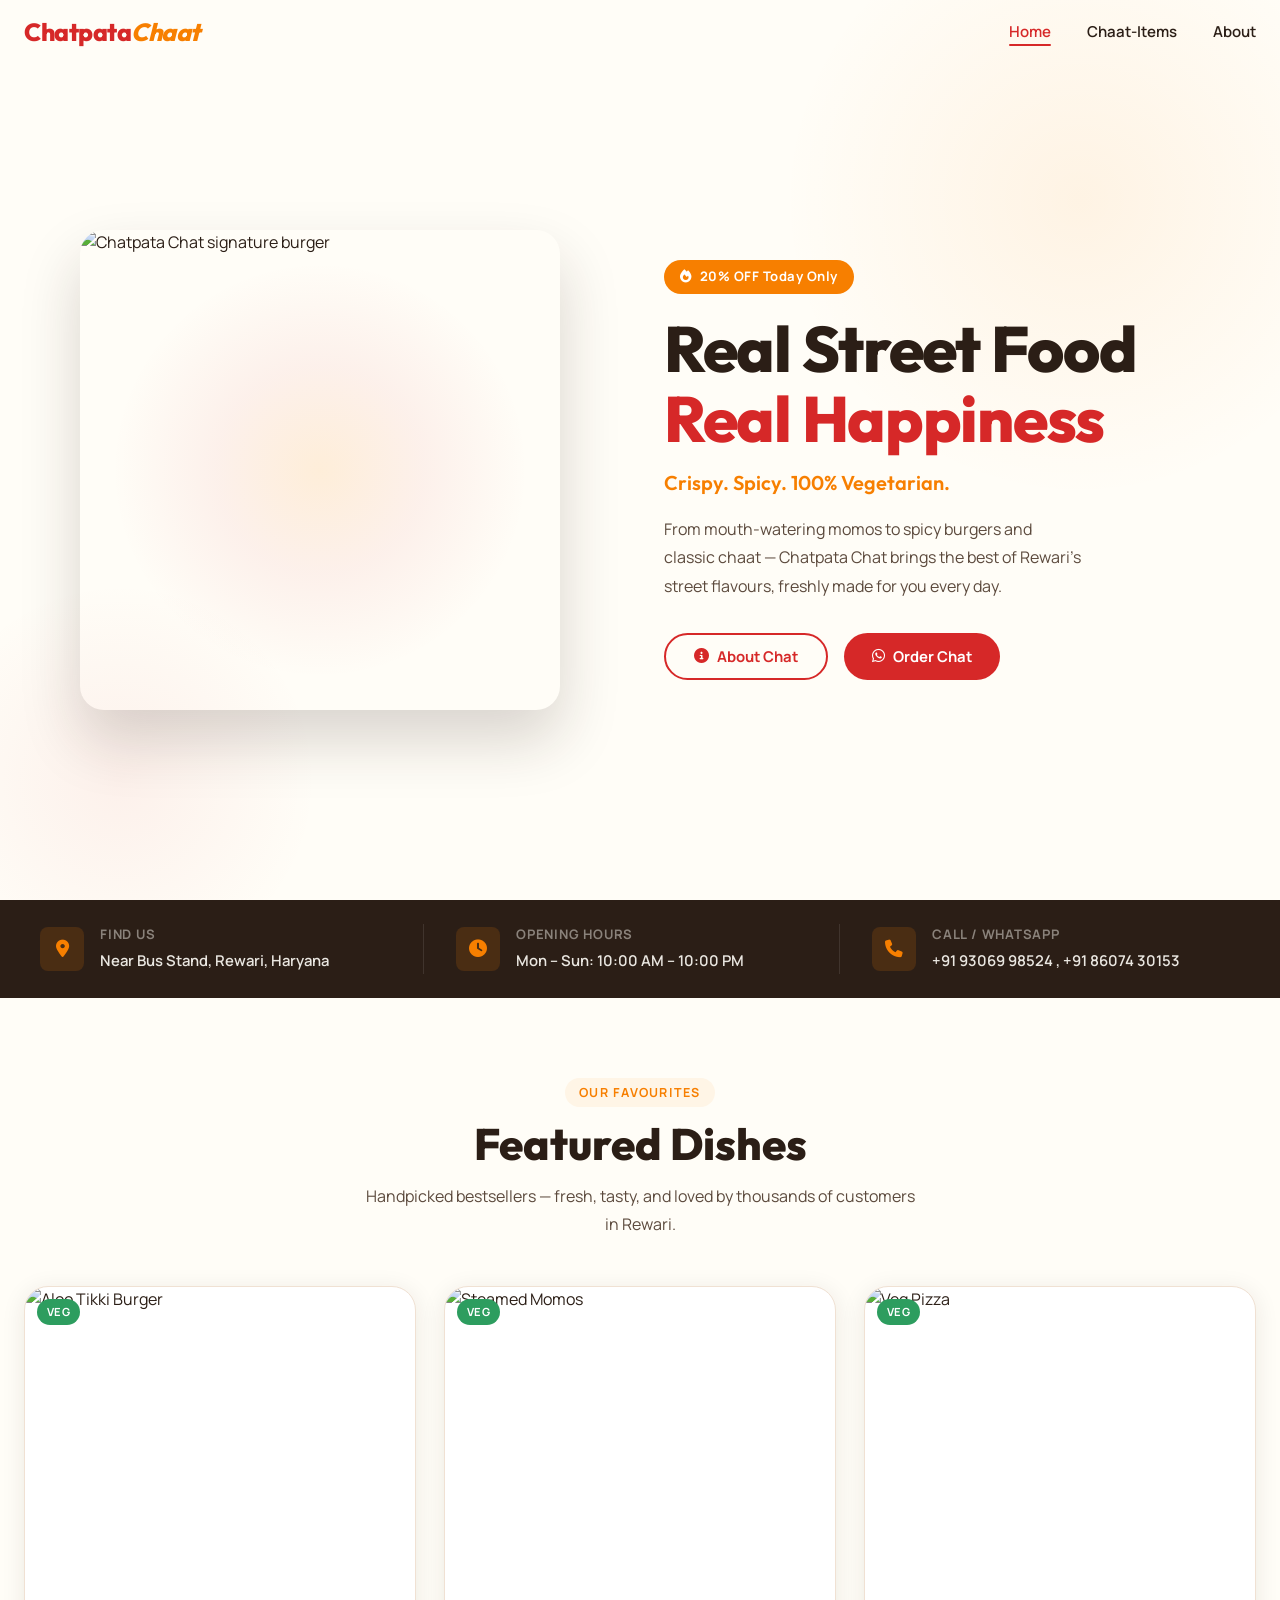
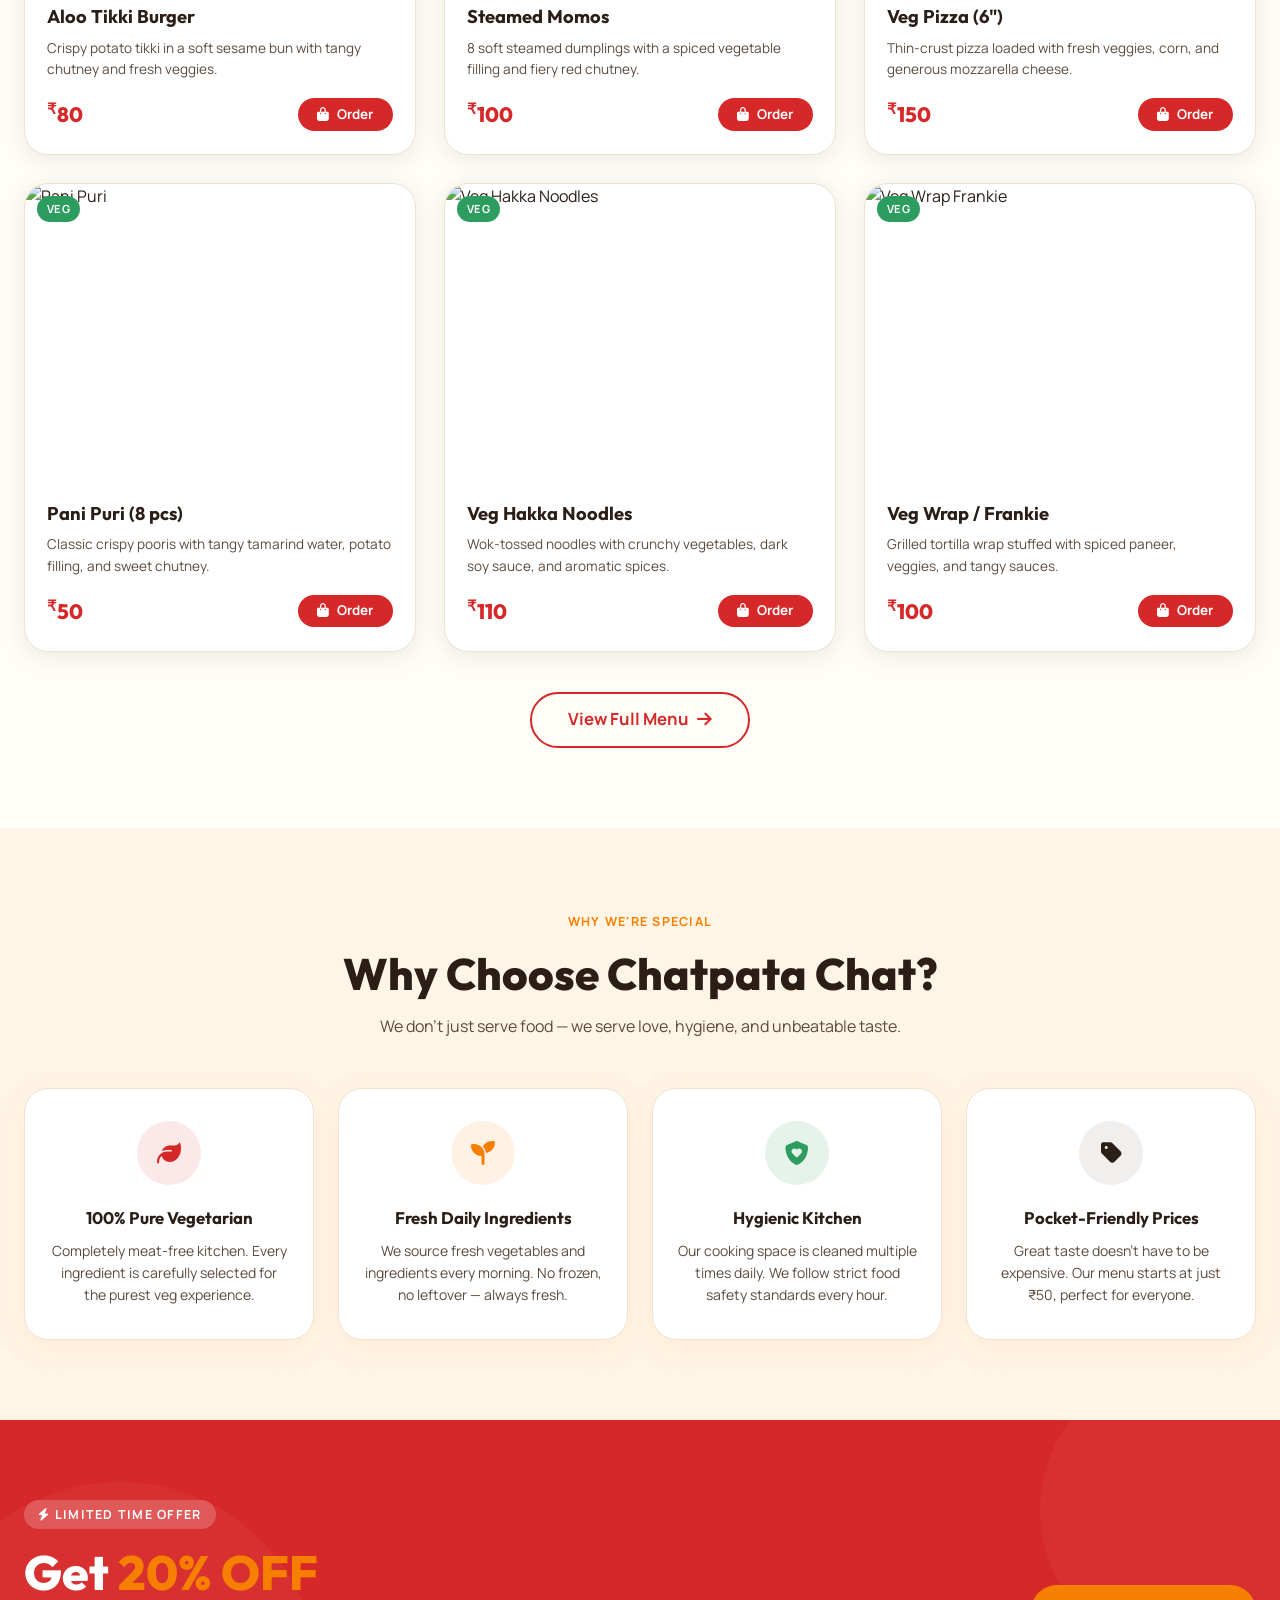
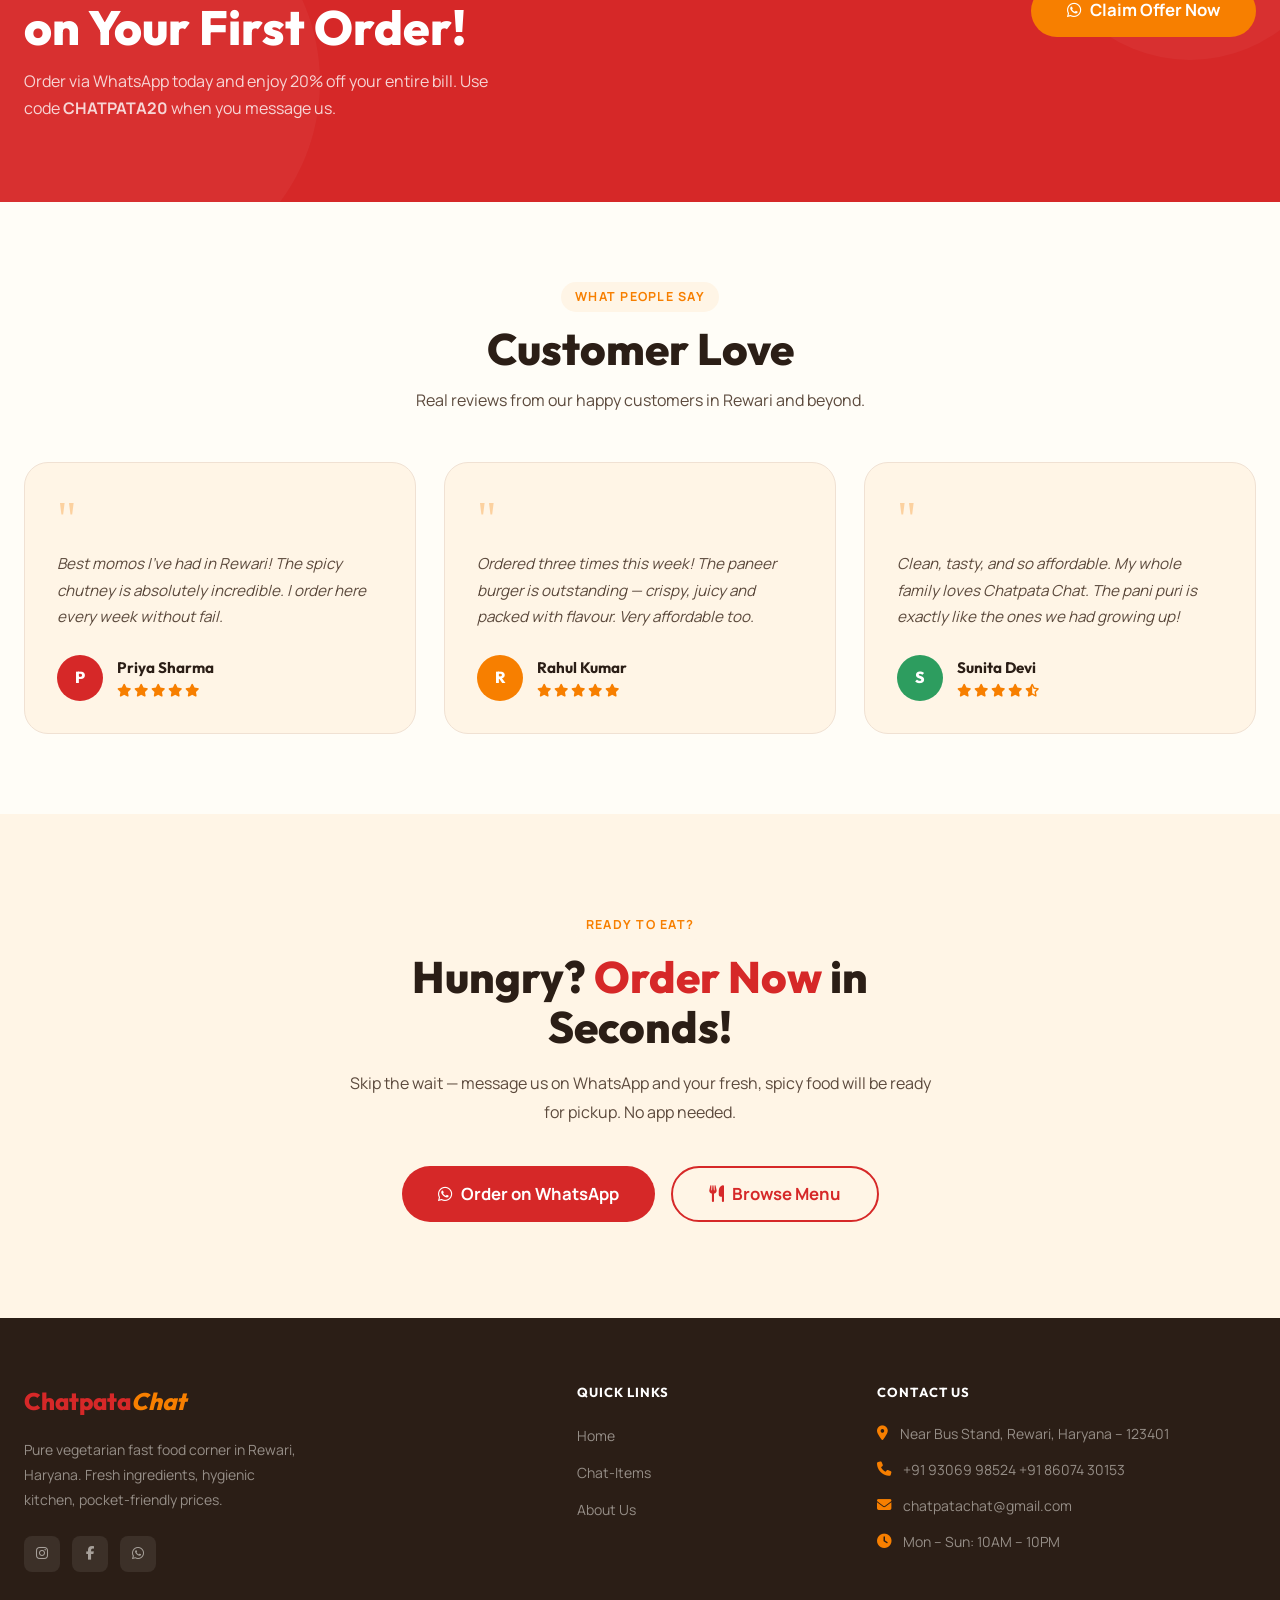
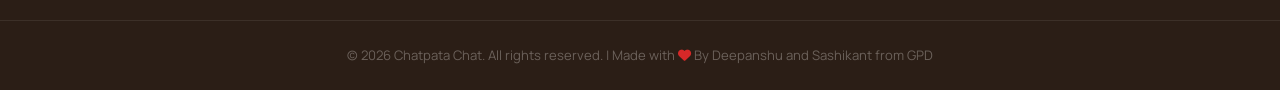
==== index.html @ 044dec82 "Add files via upload" ====
<!DOCTYPE html>
<html lang="en">
<head>
  <meta charset="UTF-8">
  <meta name="viewport" content="width=device-width, initial-scale=1.0">
  <meta name="description" content="Chatpata Chat – Pure vegetarian fast food corner in Rewari, Haryana. Burgers, momos, pizza, chaat and more!">
  <title>Chatpata Chat – Pure Veg Fast Food, Rewari</title>
  <link rel="stylesheet" href="https://cdnjs.cloudflare.com/ajax/libs/font-awesome/6.5.0/css/all.min.css">
  <link rel="stylesheet" href="style.css">
  <link rel="stylesheet" href="home.css">
</head>
<body>

  <!-- NAV OVERLAY -->
  <div id="navOverlay" class="nav-overlay"></div>

  <!-- NAVBAR -->
  <nav class="navbar" id="navbar">
    <div class="nav-inner">
      <a href="index.html" class="nav-logo" data-testid="nav-logo">
        <span class="c1">Chatpata</span><span class="c2">Chaat</span>
      </a>
      <button class="nav-toggle" id="navToggle" data-testid="nav-toggle-btn" aria-label="Toggle navigation">
        <span></span><span></span><span></span>
      </button>
      <ul class="nav-links" id="navMenu">
        <li><a href="index.html" class="nav-link" data-testid="nav-home">Home</a></li>
        <li><a href="chat.html" class="nav-link" data-testid="nav-chat-items">Chaat-Items</a></li>
        <li><a href="about.html" class="nav-link" data-testid="nav-about">About</a></li>
      </ul>
    </div>
  </nav>

  <!-- HERO -->
  <section class="hero" id="home">
    <div class="hero-inner">
      <div class="hero-image-wrap">
        <img
          src="https://images.pexels.com/photos/5639459/pexels-photo-5639459.jpeg?auto=compress&cs=tinysrgb&w=800"
          alt="Chatpata Chat signature burger"
          class="hero-img"
          data-testid="hero-burger-img"
        >
      </div>
      <div class="hero-content">
        <div class="offer-badge" data-testid="offer-badge">
          <i class="fas fa-fire"></i> 20% OFF Today Only
        </div>
        <h1 class="hero-title">
          Real Street Food<br><span>Real Happiness</span>
        </h1>
        <p class="hero-sub">Crispy. Spicy. 100% Vegetarian.</p>
        <p class="hero-desc">
          From mouth-watering momos to spicy burgers and classic chaat — Chatpata Chat brings the best of Rewari's street flavours, freshly made for you every day.
        </p>
        <div class="hero-btns">
          <a href="about.html" class="btn btn-outline" data-testid="hero-about-btn">
            <i class="fas fa-info-circle"></i> About Chat
          </a>
          <a
            href="https://wa.me/919876543210?text=Hi%20Chatpata%20Chat!%20I%27d%20like%20to%20place%20an%20order.%20Please%20share%20the%20menu."
            class="btn btn-primary"
            target="_blank"
            rel="noopener noreferrer"
            data-testid="hero-order-btn"
          >
            <i class="fab fa-whatsapp"></i> Order Chat
          </a>
        </div>
      </div>
    </div>
  </section>

  <!-- INFO BAR -->
  <div class="info-bar" data-testid="info-bar">
    <div class="info-bar-inner">
      <div class="info-item">
        <div class="info-icon"><i class="fas fa-map-marker-alt"></i></div>
        <div class="info-text">
          <strong>Find Us</strong>
          <span>Near Bus Stand, Rewari, Haryana</span>
        </div>
      </div>
      <div class="info-item">
        <div class="info-icon"><i class="fas fa-clock"></i></div>
        <div class="info-text">
          <strong>Opening Hours</strong>
          <span>Mon – Sun: 10:00 AM – 10:00 PM</span>
        </div>
      </div>
      <div class="info-item">
        <div class="info-icon"><i class="fas fa-phone"></i></div>
        <div class="info-text">
          <strong>Call / WhatsApp</strong>
          <span>+91 93069 98524 , +91 86074 30153</span>
        </div>
      </div>
    </div>
  </div>

  <!-- FEATURED DISHES -->
  <section class="featured" id="featured">
    <div class="section-wrap">
      <div class="section-header">
        <span class="section-tag reveal">Our Favourites</span>
        <h2 class="section-title reveal">Featured Dishes</h2>
        <p class="section-subtitle reveal">Handpicked bestsellers — fresh, tasty, and loved by thousands of customers in Rewari.</p>
      </div>
      <div class="dishes-grid">

        <!-- Card 1 -->
        <article class="dish-card reveal delay-1" data-testid="dish-card-1">
          <div class="dish-card-img-wrap">
            <img
              src="https://images.unsplash.com/photo-1660715683888-8e506d6898c8?w=600&q=80"
              alt="Aloo Tikki Burger"
              class="dish-card-img"
              loading="lazy"
            >
            <span class="dish-veg-badge">Veg</span>
          </div>
          <div class="dish-card-body">
            <h3 class="dish-card-name">Aloo Tikki Burger</h3>
            <p class="dish-card-desc">Crispy potato tikki in a soft sesame bun with tangy chutney and fresh veggies.</p>
            <div class="dish-card-footer">
              <span class="dish-price"><sup>₹</sup>80</span>
             
              <a href="chat.html" class="btn btn-primary btn-sm dish-order-btn">
                <i class="fas fa-shopping-bag"></i> Order
              </a>
            </div>
          </div>
        </article>

        <!-- Card 2 -->
        <article class="dish-card reveal delay-2" data-testid="dish-card-2">
          <div class="dish-card-img-wrap">
            <img
              src="https://images.pexels.com/photos/3911228/pexels-photo-3911228.jpeg?auto=compress&cs=tinysrgb&w=600"
              alt="Steamed Momos"
              class="dish-card-img"
              loading="lazy"
            >
            <span class="dish-veg-badge">Veg</span>
          </div>
          <div class="dish-card-body">
            <h3 class="dish-card-name">Steamed Momos</h3>
            <p class="dish-card-desc">8 soft steamed dumplings with a spiced vegetable filling and fiery red chutney.</p>
            <div class="dish-card-footer">
              <span class="dish-price"><sup>₹</sup>100</span>
              <a href="chat.html"  class="btn btn-primary btn-sm dish-order-btn">
                <i class="fas fa-shopping-bag"></i> Order
              </a>
            </div>
          </div>
        </article>

        <!-- Card 3 -->
        <article class="dish-card reveal delay-3" data-testid="dish-card-3">
          <div class="dish-card-img-wrap">
            <img
              src="https://images.unsplash.com/photo-1595378833483-c995dbe4d74f?w=600&q=80"
              alt="Veg Pizza"
              class="dish-card-img"
              loading="lazy"
            >
            <span class="dish-veg-badge">Veg</span>
          </div>
          <div class="dish-card-body">
            <h3 class="dish-card-name">Veg Pizza (6&quot;)</h3>
            <p class="dish-card-desc">Thin-crust pizza loaded with fresh veggies, corn, and generous mozzarella cheese.</p>
            <div class="dish-card-footer">
              <span class="dish-price"><sup>₹</sup>150</span>
              <a href="chat.html" class="btn btn-primary btn-sm dish-order-btn">
                <i class="fas fa-shopping-bag"></i> Order
              </a>
            </div>
          </div>
        </article>

        <!-- Card 4 -->
        <article class="dish-card reveal delay-4" data-testid="dish-card-4">
          <div class="dish-card-img-wrap">
            <img
              src="https://images.pexels.com/photos/36576777/pexels-photo-36576777.jpeg?auto=compress&cs=tinysrgb&w=600"
              alt="Pani Puri"
              class="dish-card-img"
              loading="lazy"
            >
            <span class="dish-veg-badge">Veg</span>
          </div>
          <div class="dish-card-body">
            <h3 class="dish-card-name">Pani Puri (8 pcs)</h3>
            <p class="dish-card-desc">Classic crispy pooris with tangy tamarind water, potato filling, and sweet chutney.</p>
            <div class="dish-card-footer">
              <span class="dish-price"><sup>₹</sup>50</span>
              <a href="chat.html" class="btn btn-primary btn-sm dish-order-btn">
                <i class="fas fa-shopping-bag"></i> Order
              </a>
            </div>
          </div>
        </article>

        <!-- Card 5 -->
        <article class="dish-card reveal delay-5" data-testid="dish-card-5">
          <div class="dish-card-img-wrap">
            <img
              src="https://images.unsplash.com/photo-1617622141573-2e00d8818f3f?w=600&q=80"
              alt="Veg Hakka Noodles"
              class="dish-card-img"
              loading="lazy"
            >
            <span class="dish-veg-badge">Veg</span>
          </div>
          <div class="dish-card-body">
            <h3 class="dish-card-name">Veg Hakka Noodles</h3>
            <p class="dish-card-desc">Wok-tossed noodles with crunchy vegetables, dark soy sauce, and aromatic spices.</p>
            <div class="dish-card-footer">
              <span class="dish-price"><sup>₹</sup>110</span>
              <a href="chat.html" class="btn btn-primary btn-sm dish-order-btn">
                <i class="fas fa-shopping-bag"></i> Order
              </a>
            </div>
          </div>
        </article>

        <!-- Card 6 -->
        <article class="dish-card reveal delay-6" data-testid="dish-card-6">
          <div class="dish-card-img-wrap">
            <img
              src="https://images.pexels.com/photos/36268502/pexels-photo-36268502.jpeg?auto=compress&cs=tinysrgb&w=600"
              alt="Veg Wrap Frankie"
              class="dish-card-img"
              loading="lazy"
            >
            <span class="dish-veg-badge">Veg</span>
          </div>
          <div class="dish-card-body">
            <h3 class="dish-card-name">Veg Wrap / Frankie</h3>
            <p class="dish-card-desc">Grilled tortilla wrap stuffed with spiced paneer, veggies, and tangy sauces.</p>
            <div class="dish-card-footer">
              <span class="dish-price"><sup>₹</sup>100</span>
              <a href="chat.html" class="btn btn-primary btn-sm dish-order-btn">
                <i class="fas fa-shopping-bag"></i> Order
              </a>
            </div>
          </div>
        </article>

      </div>
      <div style="text-align:center;margin-top:2.5rem;">
        <a href="chat.html" class="btn btn-outline btn-lg" data-testid="view-all-menu-btn">
          View Full Menu <i class="fas fa-arrow-right"></i>
        </a>
      </div>
    </div>
  </section>

  <!-- WHY CHOOSE US -->
  <section class="why-choose">
    <div class="section-wrap">
      <div class="section-header">
        <span class="section-tag reveal">Why We're Special</span>
        <h2 class="section-title reveal">Why Choose Chatpata Chat?</h2>
        <p class="section-subtitle reveal">We don't just serve food — we serve love, hygiene, and unbeatable taste.</p>
      </div>
      <div class="why-grid">
        <div class="why-card reveal delay-1" data-testid="why-card-1">
          <div class="why-icon why-icon-1">
            <i class="fas fa-leaf"></i>
          </div>
          <h3>100% Pure Vegetarian</h3>
          <p>Completely meat-free kitchen. Every ingredient is carefully selected for the purest veg experience.</p>
        </div>
        <div class="why-card reveal delay-2" data-testid="why-card-2">
          <div class="why-icon why-icon-2">
            <i class="fas fa-seedling"></i>
          </div>
          <h3>Fresh Daily Ingredients</h3>
          <p>We source fresh vegetables and ingredients every morning. No frozen, no leftover — always fresh.</p>
        </div>
        <div class="why-card reveal delay-3" data-testid="why-card-3">
          <div class="why-icon why-icon-3">
            <i class="fas fa-shield-heart"></i>
          </div>
          <h3>Hygienic Kitchen</h3>
          <p>Our cooking space is cleaned multiple times daily. We follow strict food safety standards every hour.</p>
        </div>
        <div class="why-card reveal delay-4" data-testid="why-card-4">
          <div class="why-icon why-icon-4">
            <i class="fas fa-tag"></i>
          </div>
          <h3>Pocket-Friendly Prices</h3>
          <p>Great taste doesn't have to be expensive. Our menu starts at just ₹50, perfect for everyone.</p>
        </div>
      </div>
    </div>
  </section>

  <!-- SPECIAL OFFER -->
  <section class="special-offer">
    <div class="offer-inner">
      <div class="offer-content reveal-left">
        <span class="offer-label"><i class="fas fa-bolt"></i> Limited Time Offer</span>
        <h2>Get <span>20% OFF</span><br>on Your First Order!</h2>
        <p>Order via WhatsApp today and enjoy 20% off your entire bill. Use code <strong>CHATPATA20</strong> when you message us.</p>
      </div>
      <div class="reveal-right">
        <a
          href="https://wa.me/919876543210?text=Hi!%20I%20want%20to%20use%20code%20CHATPATA20%20for%2020%25%20OFF%20on%20my%20first%20order%20at%20Chatpata%20Chat!"
          class="btn btn-secondary btn-lg"
          target="_blank"
          rel="noopener noreferrer"
          data-testid="special-offer-btn"
        >
          <i class="fab fa-whatsapp"></i> Claim Offer Now
        </a>
      </div>
    </div>
  </section>

  <!-- TESTIMONIALS -->
  <section class="testimonials">
    <div class="section-wrap">
      <div class="section-header">
        <span class="section-tag reveal">What People Say</span>
        <h2 class="section-title reveal">Customer Love</h2>
        <p class="section-subtitle reveal">Real reviews from our happy customers in Rewari and beyond.</p>
      </div>
      <div class="testi-grid">

        <div class="testi-card reveal delay-1" data-testid="testi-card-1">
          <div class="testi-quote">"</div>
          <p class="testi-text">Best momos I've had in Rewari! The spicy chutney is absolutely incredible. I order here every week without fail.</p>
          <div class="testi-author">
            <div class="testi-avatar">P</div>
            <div>
              <span class="testi-name">Priya Sharma</span>
              <div class="testi-stars">
                <i class="fas fa-star"></i>
                <i class="fas fa-star"></i>
                <i class="fas fa-star"></i>
                <i class="fas fa-star"></i>
                <i class="fas fa-star"></i>
              </div>
            </div>
          </div>
        </div>

        <div class="testi-card reveal delay-2" data-testid="testi-card-2">
          <div class="testi-quote">"</div>
          <p class="testi-text">Ordered three times this week! The paneer burger is outstanding — crispy, juicy and packed with flavour. Very affordable too.</p>
          <div class="testi-author">
            <div class="testi-avatar" style="background:var(--secondary);">R</div>
            <div>
              <span class="testi-name">Rahul Kumar</span>
              <div class="testi-stars">
                <i class="fas fa-star"></i>
                <i class="fas fa-star"></i>
                <i class="fas fa-star"></i>
                <i class="fas fa-star"></i>
                <i class="fas fa-star"></i>
              </div>
            </div>
          </div>
        </div>

        <div class="testi-card reveal delay-3" data-testid="testi-card-3">
          <div class="testi-quote">"</div>
          <p class="testi-text">Clean, tasty, and so affordable. My whole family loves Chatpata Chat. The pani puri is exactly like the ones we had growing up!</p>
          <div class="testi-author">
            <div class="testi-avatar" style="background:var(--accent);">S</div>
            <div>
              <span class="testi-name">Sunita Devi</span>
              <div class="testi-stars">
                <i class="fas fa-star"></i>
                <i class="fas fa-star"></i>
                <i class="fas fa-star"></i>
                <i class="fas fa-star"></i>
                <i class="fas fa-star-half-alt"></i>
              </div>
            </div>
          </div>
        </div>

      </div>
    </div>
  </section>

  <!-- FINAL CTA -->
  <section class="final-cta">
    <div class="final-cta-inner reveal">
      <span class="section-tag">Ready to Eat?</span>
      <h2 class="section-title">Hungry? <span>Order Now</span> in Seconds!</h2>
      <p>Skip the wait — message us on WhatsApp and your fresh, spicy food will be ready for pickup. No app needed.</p>
      <div class="cta-btns">
        <a
          href="https://wa.me/919876543210?text=Hi%20Chatpata%20Chat!%20I%27d%20like%20to%20order%20some%20food.%20Can%20you%20send%20me%20the%20menu?"
          class="btn btn-primary btn-lg"
          target="_blank"
          rel="noopener noreferrer"
          data-testid="final-cta-order-btn"
        >
          <i class="fab fa-whatsapp"></i> Order on WhatsApp
        </a>
        <a href="chat.html" class="btn btn-outline btn-lg" data-testid="final-cta-menu-btn">
          <i class="fas fa-utensils"></i> Browse Menu
        </a>
      </div>
    </div>
  </section>

  <!-- FOOTER -->
  <footer>
    <div class="footer-main">
      <div>
        <a href="index.html" class="footer-logo"><span>Chatpata</span><em>Chat</em></a>
        <p class="footer-desc">Pure vegetarian fast food corner in Rewari, Haryana. Fresh ingredients, hygienic kitchen, pocket-friendly prices.</p>
        <div class="footer-socials">
          <a href="#" aria-label="Instagram" data-testid="footer-instagram"><i class="fab fa-instagram"></i></a>
          <a href="#" aria-label="Facebook" data-testid="footer-facebook"><i class="fab fa-facebook-f"></i></a>
          <a href="#" aria-label="WhatsApp" data-testid="footer-whatsapp"><i class="fab fa-whatsapp"></i></a>
        </div>
      </div>
      <div class="footer-col">
        <h4>Quick Links</h4>
        <ul>
          <li><a href="index.html" data-testid="footer-link-home">Home</a></li>
          <li><a href="chat.html" data-testid="footer-link-menu">Chat-Items</a></li>
          <li><a href="about.html" data-testid="footer-link-about">About Us</a></li>
        </ul>
      </div>
      <div class="footer-col">
        <h4>Contact Us</h4>
        <div class="footer-contact-item">
          <i class="fas fa-map-marker-alt"></i>
          <span>Near Bus Stand, Rewari, Haryana – 123401</span>
        </div>
        <div class="footer-contact-item">
          <i class="fas fa-phone"></i>
          <span>+91 93069 98524 
                +91 86074 30153</span>
        </div>
        <div class="footer-contact-item">
          <i class="fas fa-envelope"></i>
          <span>chatpatachat@gmail.com</span>
        </div>
        <div class="footer-contact-item">
          <i class="fas fa-clock"></i>
          <span>Mon – Sun: 10AM – 10PM</span>
        </div>
      </div>
    </div>
    <div class="footer-bottom">
      <p>&copy; 2026 Chatpata Chat. All rights reserved. | Made with <i class="fas fa-heart" style="color:var(--primary)"></i> By Deepanshu and Sashikant from GPD</p>
    </div>
  </footer>

  <script src="common.js"></script>
  <script src="home.js"></script>
  <script src="main.js"></script>
  
</body>
</html>
---- style.css ----
/* =============================================
   CHATPATA CHAT — Shared Styles
   ============================================= */

@import url('https://fonts.googleapis.com/css2?family=Outfit:wght@400;500;600;700;800&family=Manrope:wght@400;500;600;700&display=swap');

/* ---- Reset ---- */
*, *::before, *::after { box-sizing: border-box; margin: 0; padding: 0; }
html { scroll-behavior: smooth; }
body { font-family: var(--font-body); background: var(--bg); color: var(--text); line-height: 1.6; overflow-x: hidden;   
  margin: 0;
}
img { max-width: 100%; display: block; height: auto; }
a { text-decoration: none; color: inherit; }
ul { list-style: none; }
button { cursor: pointer; border: none; background: none; font-family: inherit; }
input, textarea, select { font-family: inherit; }

/* ---- Variables ---- */
:root {
  --primary: #D62828;
  --primary-dark: #B71C1C;
  --secondary: #F77F00;
  --secondary-dark: #E06800;
  --accent: #2D9D5F;
  --accent-dark: #1E7A47;
  --bg: #FFFDF7;
  --bg-alt: #FFF5E6;
  --surface: #FFFFFF;
  --text: #2B1E16;
  --text-muted: #5C4A3D;
  --border: #F0E1D3;
  --shadow-soft: 0 8px 30px rgba(247, 127, 0, 0.08);
  --shadow-hover: 0 20px 40px rgba(214, 40, 40, 0.14);
  --shadow-card: 0 4px 24px rgba(43, 30, 22, 0.09);
  --radius-sm: 8px;
  --radius-md: 16px;
  --radius-lg: 24px;
  --radius-pill: 9999px;
  --font-heading: 'Outfit', sans-serif;
  --font-body: 'Manrope', sans-serif;
  --transition: all 0.3s cubic-bezier(0.4, 0, 0.2, 1);
  --max-w: 1280px;
}

/* ---- Layout ---- */
.container { max-width: var(--max-w); margin: 0 auto; padding: 0 1.5rem; }

.section-wrap { max-width: var(--max-w); margin: 0 auto; padding: 0 1.5rem; }

.section-tag {
  display: inline-block;
  background: var(--bg-alt);
  color: var(--secondary);
  font-size: 0.78rem;
  font-weight: 700;
  letter-spacing: 0.1em;
  text-transform: uppercase;
  padding: 0.3rem 0.9rem;
  border-radius: var(--radius-pill);
  margin-bottom: 0.75rem;
}

.section-title {
  font-family: var(--font-heading);
  font-size: clamp(1.75rem, 3.5vw, 2.75rem);
  font-weight: 800;
  color: var(--text);
  line-height: 1.15;
  margin-bottom: 0.75rem;
}

.section-subtitle {
  font-size: 1rem;
  color: var(--text-muted);
  line-height: 1.75;
}

.section-header { text-align: center; margin-bottom: 3rem; }
.section-header .section-subtitle { max-width: 560px; margin: 0 auto; }

/* ---- Buttons ---- */
.btn {
  display: inline-flex;
  align-items: center;
  gap: 0.5rem;
  padding: 0.875rem 1.75rem;
  border-radius: var(--radius-pill);
  font-size: 0.93rem;
  font-weight: 700;
  transition: var(--transition);
  white-space: nowrap;
  cursor: pointer;
  border: none;
  font-family: var(--font-body);
  line-height: 1;
}
.btn-primary { background: var(--primary); color: #fff; }
.btn-primary:hover { background: var(--primary-dark); transform: translateY(-2px); box-shadow: var(--shadow-hover); }
.btn-secondary { background: var(--secondary); color: #fff; }
.btn-secondary:hover { background: var(--secondary-dark); transform: translateY(-2px); box-shadow: 0 12px 30px rgba(247,127,0,0.25); }
.btn-accent { background: var(--secondary); color: #fff; }
.btn-accent:hover { background: var(--secondary-dark); transform: translateY(-2px); box-shadow: 0 12px 30px rgba(45,157,95,0.25); }
.btn-outline { background: transparent; color: var(--primary); border: 2px solid var(--primary); }
.btn-outline:hover { background: var(--primary); color: #fff; transform: translateY(-2px); }
.btn-sm { padding: 0.6rem 1.2rem; font-size: 0.84rem; }
.btn-lg { padding: 1.1rem 2.25rem; font-size: 1.05rem; }

/* ---- Scroll Reveal ---- */
.reveal, .reveal-left, .reveal-right {
  opacity: 0;
  transition: opacity 0.7s ease, transform 0.7s ease;
}
.reveal { transform: translateY(30px); }
.reveal-left { transform: translateX(-40px); }
.reveal-right { transform: translateX(40px); }
.reveal.visible, .reveal-left.visible, .reveal-right.visible {
  opacity: 1;
  transform: translate(0, 0);
}
.delay-1 { transition-delay: 0.1s; }
.delay-2 { transition-delay: 0.2s; }
.delay-3 { transition-delay: 0.3s; }
.delay-4 { transition-delay: 0.4s; }
.delay-5 { transition-delay: 0.5s; }
.delay-6 { transition-delay: 0.6s; }

/* =============================================
   NAVBAR
   ============================================= */
.navbar {
  position: fixed;
  top: 0; left: 0; right: 0;
  z-index: 1000;
  padding: 1.2rem 0;
  transition: background 0.4s ease, box-shadow 0.4s ease, padding 0.3s ease;
}
.navbar.scrolled {
  background: rgba(255, 253, 247, 0.96);
  backdrop-filter: blur(14px);
  -webkit-backdrop-filter: blur(14px);
  box-shadow: 0 2px 20px rgba(43, 30, 22, 0.08);
  padding: 0.85rem 0;
}
.nav-inner {
  max-width: var(--max-w);
  margin: 0 auto;
  padding: 0 1.5rem;
  display: flex;
  align-items: center;
  justify-content: space-between;
}
.nav-logo {
  font-family: var(--font-heading);
  font-size: 1.55rem;
  font-weight: 800;
  letter-spacing: -0.02em;
  line-height: 1;
}
.nav-logo .c1 { color: var(--primary); }
.nav-logo .c2 { color: var(--secondary); font-style: italic; }
.nav-links { display: flex; align-items: center; gap: 2.25rem; }
.nav-link {
  font-size: 0.94rem;
  font-weight: 600;
  color: var(--text);
  position: relative;
  transition: var(--transition);
}
.nav-link::after {
  content: '';
  position: absolute;
  bottom: -4px; left: 0;
  width: 0; height: 2px;
  background: var(--primary);
  border-radius: var(--radius-pill);
  transition: width 0.3s ease;
}
.nav-link:hover, .nav-link.active { color: var(--primary); }
.nav-link:hover::after, .nav-link.active::after { width: 100%; }
.nav-toggle {
  display: none;
  flex-direction: column;
  gap: 5px;
  padding: 6px;
  background: transparent;
  border: none;
  cursor: pointer;
  z-index: 1001;
}
.nav-toggle span {
  display: block;
  width: 24px; height: 2px;
  background: var(--text);
  border-radius: 2px;
  transition: var(--transition);
}
.nav-toggle.open span:nth-child(1) { transform: translateY(7px) rotate(45deg); }
.nav-toggle.open span:nth-child(2) { opacity: 0; transform: scaleX(0); }
.nav-toggle.open span:nth-child(3) { transform: translateY(-7px) rotate(-45deg); }
.nav-overlay {
  display: none;
  position: fixed;
  inset: 0;
  background: rgba(0,0,0,0.35);
  z-index: 998;
  opacity: 0;
  transition: opacity 0.3s ease;
}
.nav-overlay.show { opacity: 1; }

/* =============================================
   FOOTER
   ============================================= */
footer { background: var(--text); color: rgba(255,253,247,0.85); }
.footer-main {
  max-width: var(--max-w);
  margin: 0 auto;
  padding: 4rem 1.5rem 3rem;
  display: grid;
  grid-template-columns: 2fr 1fr 1.5fr;
  gap: 3rem;
  border-bottom: 1px solid rgba(255,255,255,0.08);
}
.footer-logo {
  font-family: var(--font-heading);
  font-size: 1.5rem;
  font-weight: 800;
  display: inline-block;
  margin-bottom: 1rem;
}
.footer-logo span { color: var(--primary); }
.footer-logo em { color: var(--secondary); font-style: italic; }
.footer-desc {
  font-size: 0.875rem;
  color: rgba(255,253,247,0.5);
  line-height: 1.8;
  margin-bottom: 1.5rem;
  max-width: 280px;
}
.footer-socials { display: flex; gap: 0.75rem; }
.footer-socials a {
  width: 36px; height: 36px;
  background: rgba(255,255,255,0.08);
  border-radius: var(--radius-sm);
  display: flex; align-items: center; justify-content: center;
  color: rgba(255,253,247,0.55);
  font-size: 0.85rem;
  transition: var(--transition);
}
.footer-socials a:hover { background: var(--primary); color: #fff; transform: translateY(-2px); }
.footer-col h4 {
  font-family: var(--font-heading);
  font-size: 0.82rem;
  font-weight: 700;
  color: #fff;
  text-transform: uppercase;
  letter-spacing: 0.08em;
  margin-bottom: 1.25rem;
}
.footer-col ul { display: flex; flex-direction: column; gap: 0.7rem; }
.footer-col ul a { font-size: 0.875rem; color: rgba(255,253,247,0.5); transition: var(--transition); }
.footer-col ul a:hover { color: var(--secondary); padding-left: 5px; }
.footer-contact-item {
  display: flex; align-items: flex-start; gap: 0.75rem;
  margin-bottom: 0.85rem; font-size: 0.875rem; color: rgba(255,253,247,0.5);
}
.footer-contact-item i { color: var(--secondary); margin-top: 3px; flex-shrink: 0; font-size: 0.9rem; }
.footer-bottom {
  max-width: var(--max-w);
  margin: 0 auto;
  padding: 1.5rem;
  text-align: center;
  font-size: 0.82rem;
  color: rgba(255,253,247,0.3);
}

/* =============================================
   RESPONSIVE
   ============================================= */
@media (max-width: 768px) {
  .nav-toggle { display: flex; }
  .nav-links {
    position: fixed;
    top: 0; right: -100%;
    width: 270px; height: 100vh;
    background: var(--surface);
    flex-direction: column;
    justify-content: center;
    gap: 2rem;
    padding: 2rem;
    box-shadow: -8px 0 30px rgba(0,0,0,0.12);
    transition: right 0.4s cubic-bezier(0.4, 0, 0.2, 1);
    z-index: 999;
  }
  .nav-overlay {
  position: fixed;
  inset: 0;
  background: rgba(0, 0, 0, 0.45);
  opacity: 0;
  visibility: hidden;
  pointer-events: none;
  transition: 0.25s ease;
  z-index: 998;
}

.nav-overlay.active {
  opacity: 1;
  visibility: visible;
  pointer-events: auto;
}
  .nav-links.open { right: 0; }
  .nav-link { font-size: 1.1rem; }
  /* .nav-overlay { display: block; } */
  .footer-main { grid-template-columns: 1fr; gap: 2rem; padding: 3rem 1.5rem 2rem; }
}

@media (max-width: 480px) {
  .btn { padding: 0.75rem 1.4rem; font-size: 0.88rem; }
  .btn-lg { padding: 0.9rem 1.75rem; font-size: 0.95rem; }
}

/* ===============================
   ORDER POPUP — Chatpata Chat
================================= */

.order-popup {
  position: fixed;
  inset: 0;
  background: rgba(20, 16, 12, 0.58);
  display: flex;
  align-items: center;
  justify-content: center;
  padding: 24px 16px;
  opacity: 0;
  visibility: hidden;
  pointer-events: none;
  transition: opacity 0.25s ease, visibility 0.25s ease;
  z-index: 9999;
}

.order-popup.show {
  opacity: 1;
  visibility: visible;
  pointer-events: auto;
}

.order-popup-box {
  width: 100%;
  max-width: 560px;
  max-height: 90vh;
  overflow-y: auto;
  background: #ffffff;
  border-radius: 26px;
  padding: 28px 24px 24px;
  position: relative;
  box-shadow: 0 24px 70px rgba(0, 0, 0, 0.18);
  border: 1px solid rgba(229, 57, 53, 0.08);
  transform: translateY(18px) scale(0.98);
  transition: transform 0.25s ease;
  scrollbar-width: thin;
  scrollbar-color: #d8d8d8 transparent;
}

.order-popup.show .order-popup-box {
  transform: translateY(0) scale(1);
}

.order-popup-box::-webkit-scrollbar {
  width: 8px;
}

.order-popup-box::-webkit-scrollbar-track {
  background: transparent;
}

.order-popup-box::-webkit-scrollbar-thumb {
  background: #d9d9d9;
  border-radius: 999px;
}

.popup-close {
  position: absolute;
  top: 14px;
  right: 14px;
  width: 42px;
  height: 42px;
  border: none;
  border-radius: 50%;
  background: #f7f3ef;
  color: #221813;
  font-size: 26px;
  line-height: 1;
  cursor: pointer;
  transition: 0.2s ease;
  display: flex;
  align-items: center;
  justify-content: center;
}

.popup-close:hover {
  background: #efe6df;
  transform: rotate(90deg);
}

.order-popup-box h3 {
  margin: 0 0 6px;
  font-size: 30px;
  line-height: 1.15;
  color: #221813;
  font-weight: 800;
  padding-right: 52px;
}

.popup-subtext {
  margin: 0 0 22px;
  font-size: 15px;
  line-height: 1.6;
  color: #6b625b;
}

.popup-field {
  margin-bottom: 18px;
}

.popup-field label {
  display: block;
  margin-bottom: 9px;
  font-size: 15px;
  font-weight: 700;
  color: #2a2019;
}

.popup-field input,
.popup-field textarea {
  width: 100%;
  border: 1px solid #e5ddd6;
  border-radius: 16px;
  padding: 14px 16px;
  font-size: 15px;
  color: #221813;
  background: #fffdfb;
  outline: none;
  transition: border-color 0.2s ease, box-shadow 0.2s ease, background 0.2s ease;
}

.popup-field input:focus,
.popup-field textarea:focus {
  border-color: #e53935;
  box-shadow: 0 0 0 4px rgba(229, 57, 53, 0.08);
  background: #ffffff;
}

.popup-field input[readonly] {
  background: #f8f5f2;
  color: #3a302a;
  cursor: default;
}

.popup-field textarea {
  min-height: 110px;
  resize: vertical;
}

.popup-qty {
  display: flex;
  align-items: center;
  gap: 12px;
}

.popup-qty button {
  width: 48px;
  height: 48px;
  border: none;
  border-radius: 14px;
  background: #f3efea;
  color: #221813;
  font-size: 24px;
  font-weight: 700;
  cursor: pointer;
  transition: 0.2s ease;
  flex-shrink: 0;
}

.popup-qty button:hover {
  background: #eadfd6;
}

.popup-qty input {
  width: 96px;
  min-width: 96px;
  text-align: center;
  padding: 12px;
  font-weight: 700;
  background: #fff;
}

.popup-total {
  margin: 10px 0 22px;
  font-size: 20px;
  font-weight: 800;
  color: #e53935;
}

.confirm-order-btn {
  width: 100%;
  border: none;
  border-radius: 16px;
  padding: 15px 18px;
  background: linear-gradient(135deg, #e53935, #ff6b35);
  color: #ffffff;
  font-size: 16px;
  font-weight: 800;
  letter-spacing: 0.2px;
  cursor: pointer;
  box-shadow: 0 14px 30px rgba(229, 57, 53, 0.22);
  transition: transform 0.2s ease, box-shadow 0.2s ease, opacity 0.2s ease;
}

.confirm-order-btn:hover {
  transform: translateY(-2px);
  box-shadow: 0 18px 34px rgba(229, 57, 53, 0.28);
}

.confirm-order-btn:active {
  transform: translateY(0);
}

@media (max-width: 768px) {
  .order-popup {
    padding: 14px;
    align-items: flex-start;
  }

  .order-popup-box {
    max-width: 100%;
    max-height: 92vh;
    margin-top: 6px;
    border-radius: 22px;
    padding: 22px 18px 20px;
  }

  .order-popup-box h3 {
    font-size: 24px;
  }

  .popup-subtext {
    font-size: 14px;
    margin-bottom: 18px;
  }

  .popup-field {
    margin-bottom: 16px;
  }

  .popup-field input,
  .popup-field textarea {
    padding: 13px 14px;
    font-size: 14px;
    border-radius: 14px;
  }

  .popup-qty {
    gap: 10px;
  }

  .popup-qty button {
    width: 44px;
    height: 44px;
    border-radius: 12px;
    font-size: 22px;
  }

  .popup-qty input {
    width: 82px;
    min-width: 82px;
  }

  .popup-total {
    font-size: 18px;
    margin: 8px 0 18px;
  }

  .confirm-order-btn {
    padding: 14px 16px;
    font-size: 15px;
    border-radius: 14px;
  }
}

@media (max-width: 480px) {
  .order-popup {
    padding: 10px;
  }

  .order-popup-box {
    max-height: 94vh;
    padding: 20px 15px 18px;
    border-radius: 18px;
  }

  .popup-close {
    width: 38px;
    height: 38px;
    font-size: 24px;
    top: 10px;
    right: 10px;
  }

  .order-popup-box h3 {
    font-size: 22px;
    padding-right: 44px;
  }

  .popup-field label {
    font-size: 14px;
  }

  .popup-field input,
  .popup-field textarea {
    font-size: 14px;
  }

  .popup-qty input {
    width: 74px;
    min-width: 74px;
  }
}
---- home.css ----
/* =============================================
   HOME PAGE STYLES — Chatpata Chat
   ============================================= */

/* ---- Hero ---- */
.hero {
  min-height: 100vh;
  background: var(--bg);
  display: flex;
  align-items: center;
  overflow: hidden;
  position: relative;
  padding: 100px 0 60px;
}
.hero::before {
  content: '';
  position: absolute;
  top: -100px; right: -100px;
  width: 600px; height: 600px;
  background: radial-gradient(circle, rgba(247,127,0,0.08) 0%, transparent 70%);
  border-radius: 50%;
  pointer-events: none;
}
.hero::after {
  content: '';
  position: absolute;
  bottom: -80px; left: -80px;
  width: 400px; height: 400px;
  background: radial-gradient(circle, rgba(214,40,40,0.06) 0%, transparent 70%);
  border-radius: 50%;
  pointer-events: none;
}
.hero-inner {
  max-width: var(--max-w);
  margin: 0 auto;
  padding: 0 1.5rem;
  display: grid;
  grid-template-columns: 1fr 1fr;
  gap: 3rem;
  align-items: center;
  width: 100%;
  position: relative;
  z-index: 1;
}
.hero-image-wrap {
  display: flex;
  justify-content: center;
  align-items: center;
  position: relative;
}
.hero-image-wrap::before {
  content: '';
  position: absolute;
  width: 420px; height: 420px;
  background: radial-gradient(circle, rgba(247,127,0,0.12), rgba(214,40,40,0.06), transparent 70%);
  border-radius: 50%;
}
.hero-img {
  width: 100%;
  max-width: 480px;
  border-radius: var(--radius-lg);
  box-shadow: 0 30px 60px rgba(43,30,22,0.18);
  animation: heroFloat 4s ease-in-out infinite;
  position: relative;
  z-index: 1;
  object-fit: cover;
  aspect-ratio: 1/1;
}
@keyframes heroFloat {
  0%, 100% { transform: translateY(0px); }
  50% { transform: translateY(-18px); }
}
.hero-content { display: flex; flex-direction: column; gap: 0; }
.offer-badge {
  display: inline-flex;
  align-items: center;
  gap: 0.5rem;
  background: var(--secondary);
  color: #fff;
  font-size: 0.82rem;
  font-weight: 700;
  padding: 0.4rem 1rem;
  border-radius: var(--radius-pill);
  margin-bottom: 1.25rem;
  width: fit-content;
  animation: pulse 2s ease-in-out infinite;
  letter-spacing: 0.04em;
}
@keyframes pulse {
  0%, 100% { box-shadow: 0 0 0 0 rgba(247,127,0,0.4); }
  50% { box-shadow: 0 0 0 8px rgba(247,127,0,0); }
}
.hero-title {
  font-family: var(--font-heading);
  font-size: clamp(2.5rem, 5vw, 4rem);
  font-weight: 800;
  color: var(--text);
  line-height: 1.1;
  margin-bottom: 0.75rem;
  letter-spacing: -0.02em;
  animation: fadeSlideUp 0.8s ease forwards;
}
.hero-title span { color: var(--primary); }
.hero-sub {
  font-family: var(--font-heading);
  font-size: clamp(1rem, 2vw, 1.25rem);
  font-weight: 600;
  color: var(--secondary);
  margin-bottom: 1rem;
  animation: fadeSlideUp 0.8s 0.1s ease both;
}
.hero-desc {
  font-size: 1rem;
  color: var(--text-muted);
  line-height: 1.8;
  max-width: 420px;
  margin-bottom: 2rem;
  animation: fadeSlideUp 0.8s 0.2s ease both;
}
.hero-btns {
  display: flex;
  gap: 1rem;
  flex-wrap: wrap;
  animation: fadeSlideUp 0.8s 0.3s ease both;
}
@keyframes fadeSlideUp {
  from { opacity: 0; transform: translateY(20px); }
  to { opacity: 1; transform: translateY(0); }
}

/* ---- Info Bar ---- */
.info-bar {
  background: var(--text);
  padding: 1.5rem 0;
}
.info-bar-inner {
  max-width: var(--max-w);
  margin: 0 auto;
  padding: 0 1.5rem;
  display: grid;
  grid-template-columns: repeat(3, 1fr);
  gap: 1rem;
}
.info-item {
  display: flex;
  align-items: center;
  gap: 1rem;
  padding: 0 1rem;
  border-right: 1px solid rgba(255,255,255,0.1);
}
.info-item:last-child { border-right: none; }
.info-icon {
  width: 44px; height: 44px;
  background: rgba(247,127,0,0.15);
  border-radius: var(--radius-sm);
  display: flex; align-items: center; justify-content: center;
  color: var(--secondary);
  font-size: 1.1rem;
  flex-shrink: 0;
}
.info-text strong {
  display: block;
  font-size: 0.82rem;
  color: rgba(255,253,247,0.45);
  text-transform: uppercase;
  letter-spacing: 0.06em;
  margin-bottom: 0.2rem;
}
.info-text span { font-size: 0.93rem; color: rgba(255,253,247,0.9); font-weight: 600; }

/* ---- Featured Dishes ---- */
.featured {
  padding: 5rem 0;
  background: var(--bg);
}
.dishes-grid {
  display: grid;
  grid-template-columns: repeat(3, 1fr);
  gap: 1.75rem;
}
.dish-card {
  background: var(--surface);
  border-radius: var(--radius-lg);
  overflow: hidden;
  box-shadow: var(--shadow-card);
  transition: var(--transition);
  border: 1px solid var(--border);
}
.dish-card:hover {
  transform: translateY(-6px);
  box-shadow: var(--shadow-hover);
}
.dish-card-img {
  width: 100%;
  aspect-ratio: 4/3;
  object-fit: cover;
  transition: transform 0.5s ease;
}
.dish-card:hover .dish-card-img { transform: scale(1.06); }
.dish-card-img-wrap { overflow: hidden; position: relative; }
.dish-veg-badge {
  position: absolute;
  top: 12px; left: 12px;
  background: var(--accent);
  color: #fff;
  font-size: 0.7rem;
  font-weight: 700;
  padding: 0.25rem 0.6rem;
  border-radius: var(--radius-pill);
  text-transform: uppercase;
  letter-spacing: 0.05em;
}
.dish-card-body { padding: 1.4rem; }
.dish-card-name {
  font-family: var(--font-heading);
  font-size: 1.15rem;
  font-weight: 700;
  color: var(--text);
  margin-bottom: 0.4rem;
}
.dish-card-desc {
  font-size: 0.85rem;
  color: var(--text-muted);
  line-height: 1.6;
  margin-bottom: 1rem;
}
.dish-card-footer {
  display: flex;
  align-items: center;
  justify-content: space-between;
  gap: 0.5rem;
}
.dish-price {
  font-family: var(--font-heading);
  font-size: 1.3rem;
  font-weight: 800;
  color: var(--primary);
}
.dish-price sup { font-size: 0.7em; }

/* ---- Why Choose Us ---- */
.why-choose {
  padding: 5rem 0;
  background: var(--bg-alt);
}
.why-grid {
  display: grid;
  grid-template-columns: repeat(4, 1fr);
  gap: 1.5rem;
}
.why-card {
  background: var(--surface);
  border-radius: var(--radius-lg);
  padding: 2rem 1.5rem;
  text-align: center;
  box-shadow: var(--shadow-soft);
  transition: var(--transition);
  border: 1px solid var(--border);
}
.why-card:hover { transform: translateY(-5px); box-shadow: var(--shadow-hover); }
.why-icon {
  width: 64px; height: 64px;
  border-radius: 50%;
  display: flex; align-items: center; justify-content: center;
  font-size: 1.5rem;
  margin: 0 auto 1.25rem;
  transition: var(--transition);
}
.why-card:hover .why-icon { transform: scale(1.1); }
.why-icon-1 { background: rgba(214,40,40,0.1); color: var(--primary); }
.why-icon-2 { background: rgba(247,127,0,0.1); color: var(--secondary); }
.why-icon-3 { background: rgba(45,157,95,0.12); color: var(--accent); }
.why-icon-4 { background: rgba(43,30,22,0.07); color: var(--text); }
.why-card h3 {
  font-family: var(--font-heading);
  font-size: 1.05rem;
  font-weight: 700;
  color: var(--text);
  margin-bottom: 0.5rem;
}
.why-card p { font-size: 0.875rem; color: var(--text-muted); line-height: 1.6; }

/* ---- Special Offer ---- */
.special-offer {
  background: var(--primary);
  padding: 5rem 0;
  position: relative;
  overflow: hidden;
}
.special-offer::before {
  content: '';
  position: absolute;
  top: -60px; right: -60px;
  width: 300px; height: 300px;
  background: rgba(255,255,255,0.04);
  border-radius: 50%;
}
.special-offer::after {
  content: '';
  position: absolute;
  bottom: -80px; left: -80px;
  width: 400px; height: 400px;
  background: rgba(255,255,255,0.04);
  border-radius: 50%;
}
.offer-inner {
  max-width: var(--max-w);
  margin: 0 auto;
  padding: 0 1.5rem;
  display: grid;
  grid-template-columns: 1fr auto;
  align-items: center;
  gap: 2rem;
  position: relative;
  z-index: 1;
}
.offer-content .offer-label {
  display: inline-block;
  background: rgba(255,255,255,0.2);
  color: #fff;
  font-size: 0.78rem;
  font-weight: 700;
  letter-spacing: 0.1em;
  text-transform: uppercase;
  padding: 0.3rem 0.9rem;
  border-radius: var(--radius-pill);
  margin-bottom: 1rem;
}
.offer-content h2 {
  font-family: var(--font-heading);
  font-size: clamp(1.75rem, 4vw, 3rem);
  font-weight: 800;
  color: #fff;
  line-height: 1.15;
  margin-bottom: 0.75rem;
}
.offer-content h2 span { color: var(--secondary); }
.offer-content p { font-size: 1rem; color: rgba(255,255,255,0.8); line-height: 1.7; max-width: 480px; }

/* ---- Testimonials ---- */
.testimonials {
  padding: 5rem 0;
  background: var(--bg);
}
.testi-grid {
  display: grid;
  grid-template-columns: repeat(3, 1fr);
  gap: 1.75rem;
}
.testi-card {
  background: var(--bg-alt);
  border-radius: var(--radius-lg);
  padding: 2rem;
  border: 1px solid var(--border);
  transition: var(--transition);
  position: relative;
}
.testi-card:hover { transform: translateY(-4px); box-shadow: var(--shadow-hover); }
.testi-quote {
  font-size: 3rem;
  color: var(--secondary);
  opacity: 0.3;
  line-height: 1;
  font-family: Georgia, serif;
  margin-bottom: 0.5rem;
}
.testi-text {
  font-size: 0.95rem;
  color: var(--text-muted);
  line-height: 1.75;
  font-style: italic;
  margin-bottom: 1.5rem;
}
.testi-author { display: flex; align-items: center; gap: 0.875rem; }
.testi-avatar {
  width: 46px; height: 46px;
  background: var(--primary);
  border-radius: 50%;
  display: flex; align-items: center; justify-content: center;
  font-family: var(--font-heading);
  font-size: 1rem;
  font-weight: 800;
  color: #fff;
  flex-shrink: 0;
}
.testi-name {
  font-family: var(--font-heading);
  font-size: 0.95rem;
  font-weight: 700;
  color: var(--text);
  display: block;
}
.testi-stars { color: var(--secondary); font-size: 0.8rem; }

/* ---- Final CTA ---- */
.final-cta {
  padding: 6rem 0;
  background: var(--bg-alt);
  text-align: center;
}
.final-cta-inner { max-width: 640px; margin: 0 auto; padding: 0 1.5rem; }
.final-cta .section-tag { margin: 0 auto 0.75rem; display: block; width: fit-content; }
.final-cta .section-title { margin-bottom: 1rem; }
.final-cta .section-title span { color: var(--primary); }
.final-cta p { font-size: 1rem; color: var(--text-muted); margin-bottom: 2.5rem; line-height: 1.8; }
.cta-btns { display: flex; gap: 1rem; justify-content: center; flex-wrap: wrap; }

/* =============================================
   RESPONSIVE — HOME
   ============================================= */
@media (max-width: 1024px) {
  .dishes-grid { grid-template-columns: repeat(2, 1fr); }
  .why-grid { grid-template-columns: repeat(2, 1fr); }
}

@media (max-width: 768px) {
  .hero-inner {
    grid-template-columns: 1fr;
    text-align: center;
    gap: 2rem;
    padding-top: 1rem;
  }
  .hero-image-wrap { order: -1; }
  .hero-img { max-width: 320px; margin: 0 auto; }
  .hero-btns { justify-content: center; }
  .hero-desc { margin-left: auto; margin-right: auto; }
  .info-bar-inner { grid-template-columns: 1fr; gap: 0; }
  .info-item { border-right: none; border-bottom: 1px solid rgba(255,255,255,0.08); padding: 0.85rem 1rem; }
  .info-item:last-child { border-bottom: none; }
  .dishes-grid { grid-template-columns: 1fr; }
  .testi-grid { grid-template-columns: 1fr; }
  .offer-inner { grid-template-columns: 1fr; text-align: center; }
  .offer-content p { margin: 0 auto; }
}

@media (max-width: 480px) {
  .why-grid { grid-template-columns: repeat(2, 1fr); gap: 1rem; }
  .why-card { padding: 1.5rem 1rem; }
  .hero { padding: 90px 0 50px; }
}
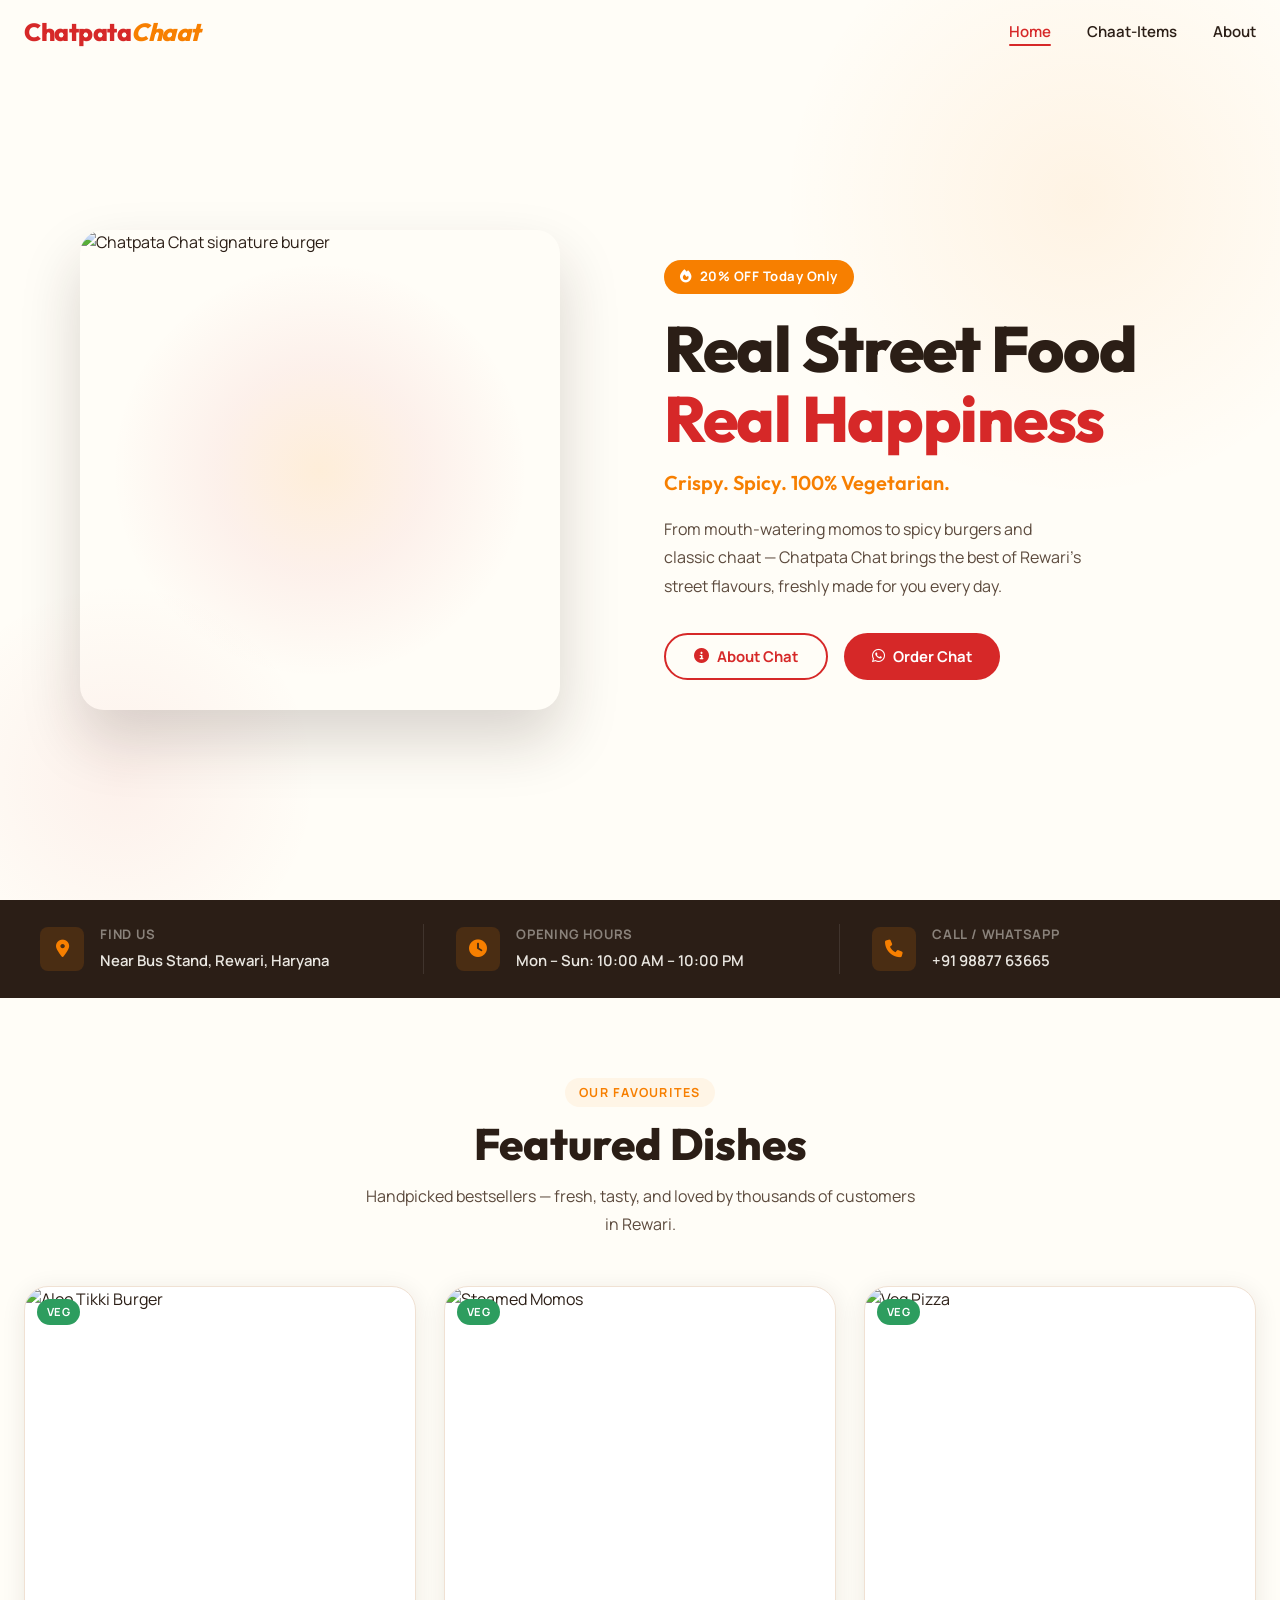
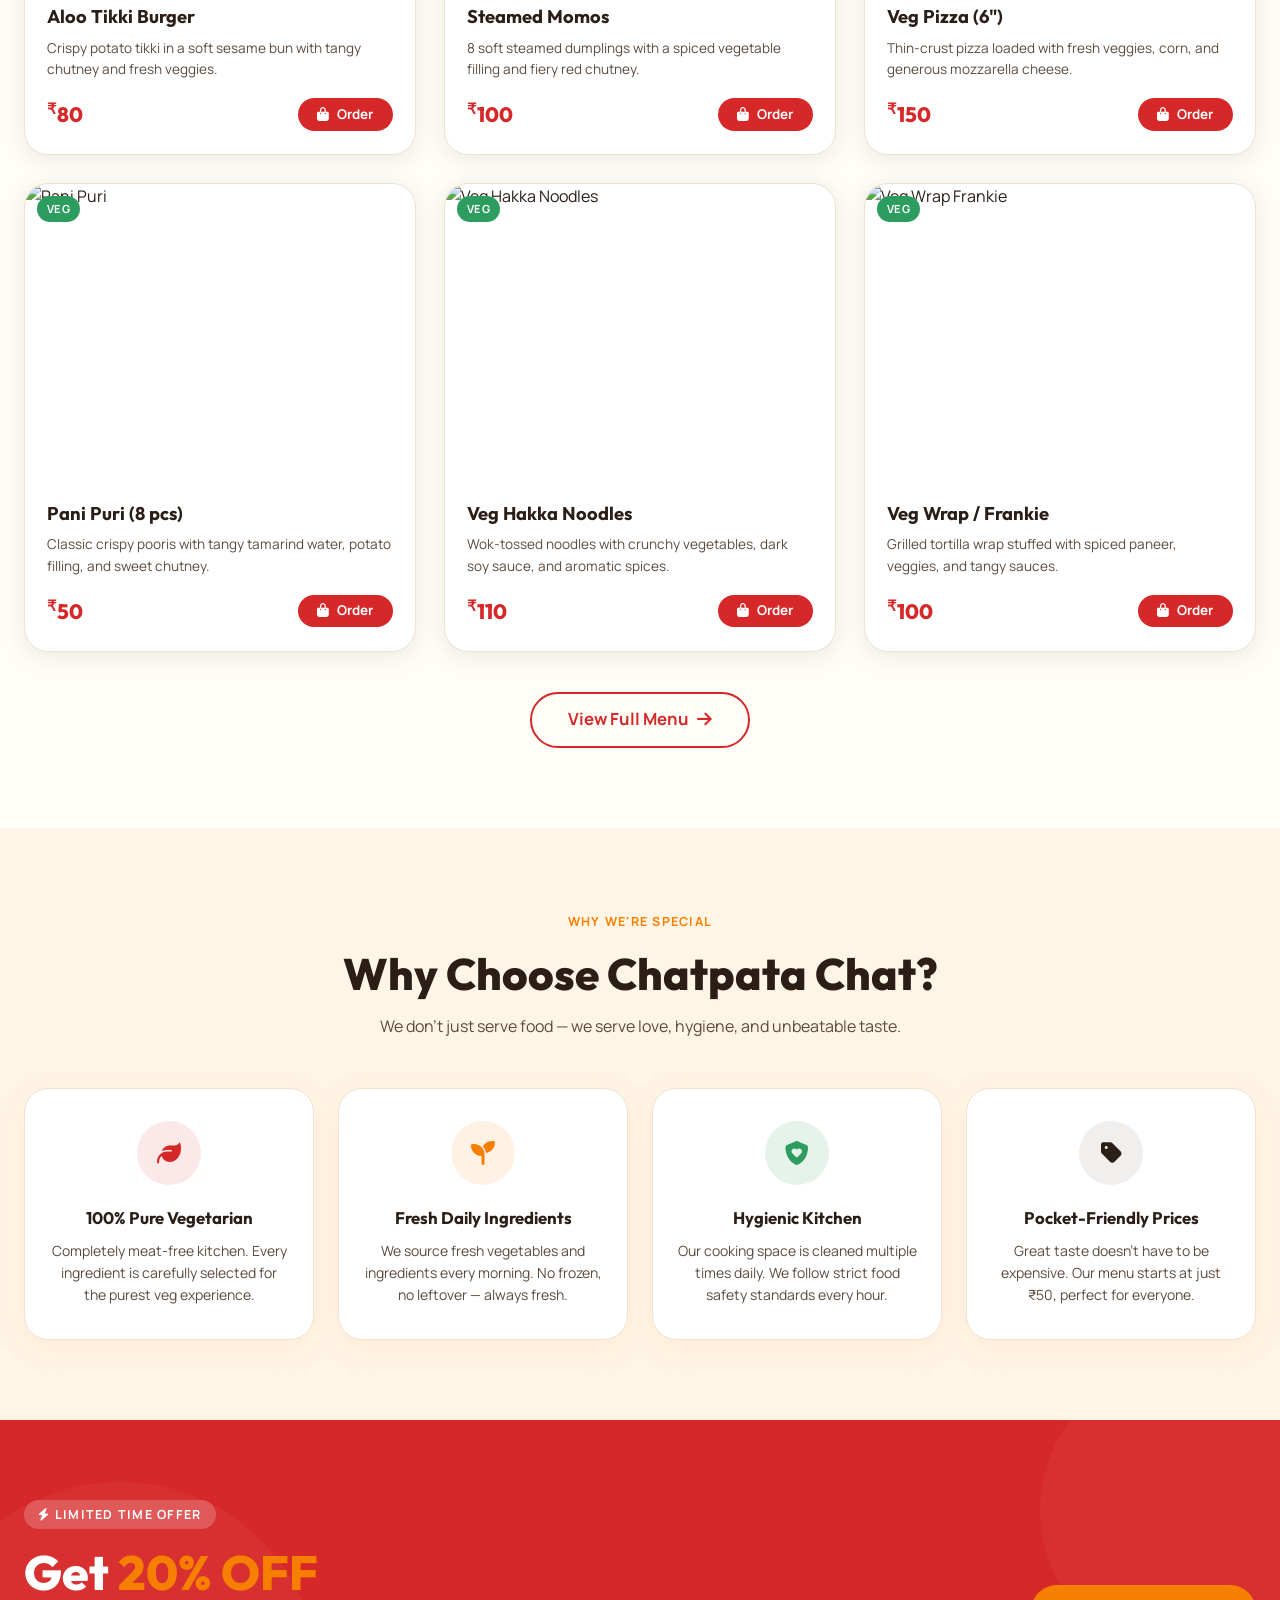
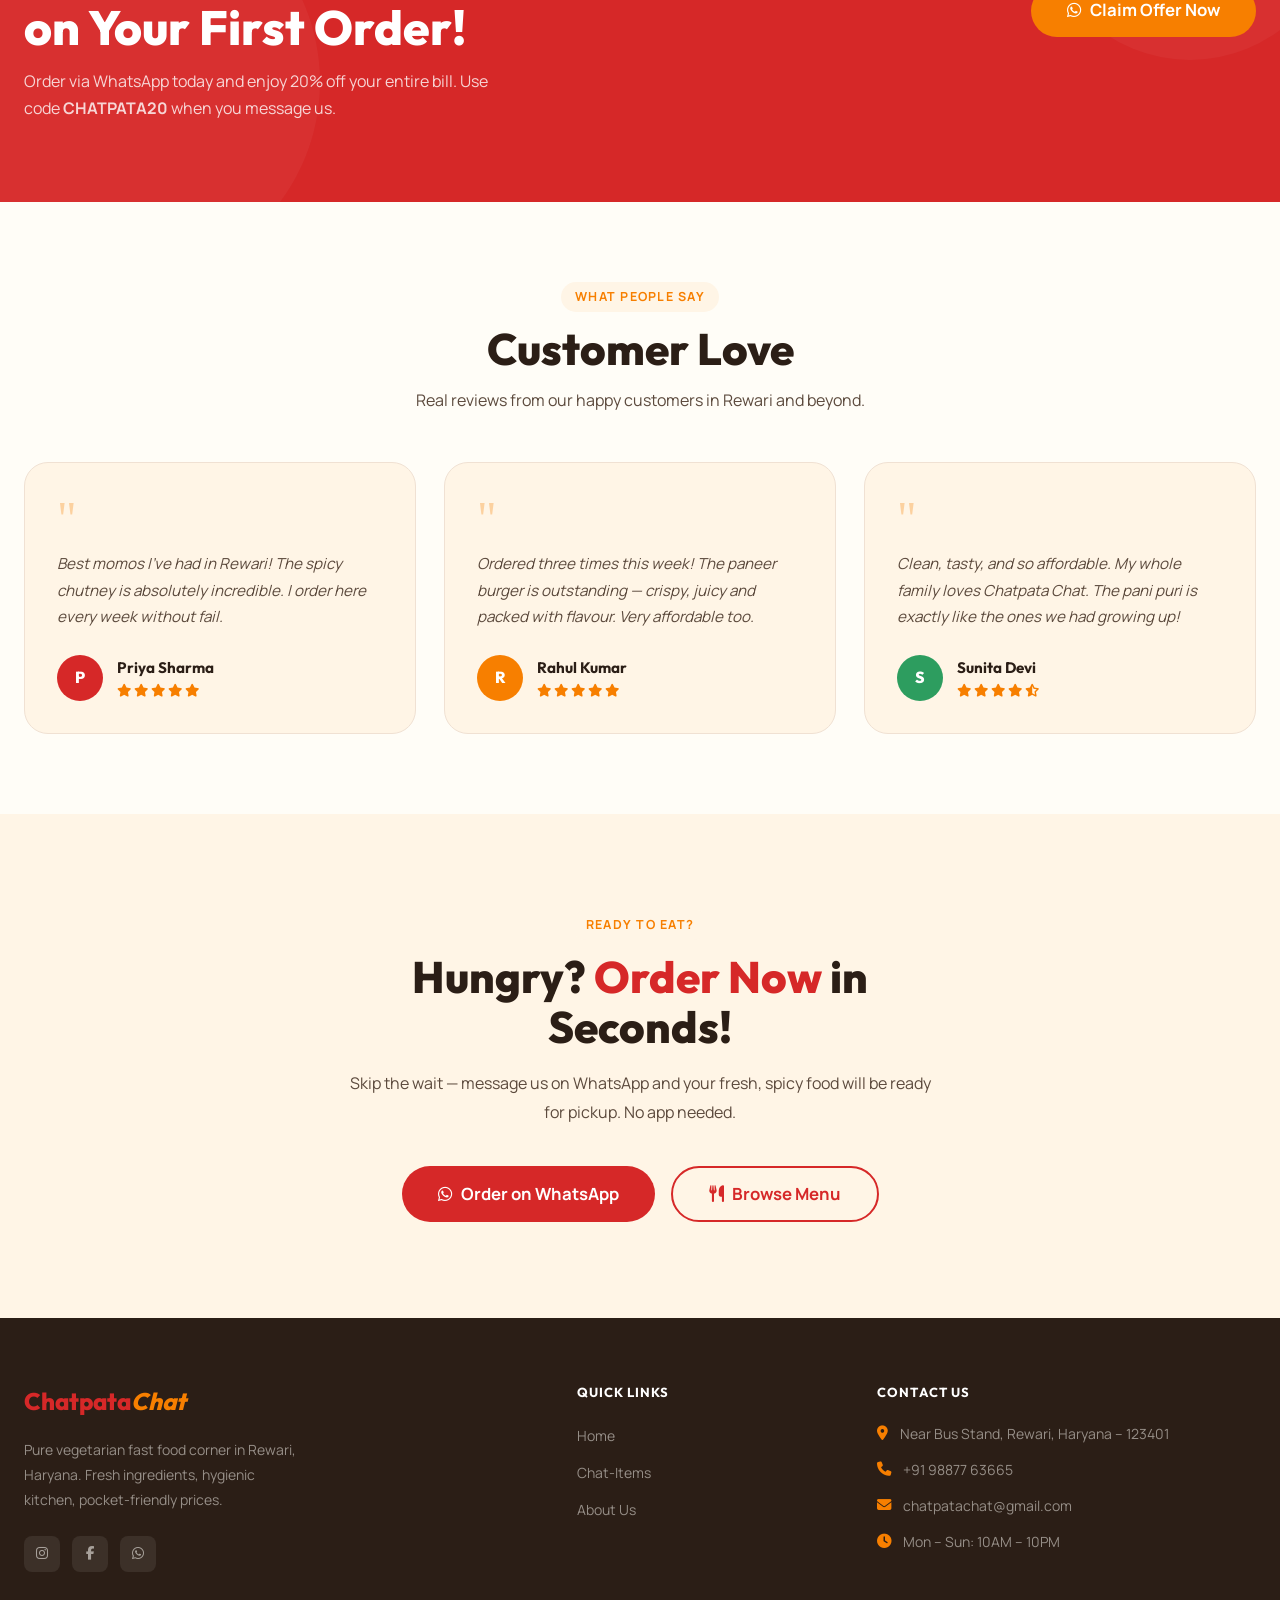
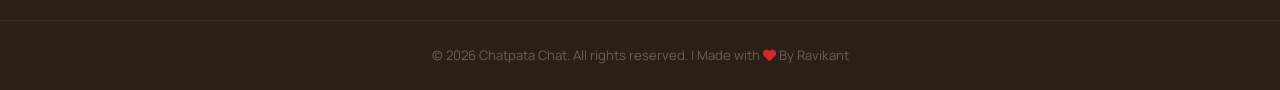
==== commit 0a56bcb8: "Update index.html" ====
--- a/index.html
+++ b/index.html
@@ -92,7 +92,7 @@
         <div class="info-icon"><i class="fas fa-phone"></i></div>
         <div class="info-text">
           <strong>Call / WhatsApp</strong>
-          <span>+91 93069 98524 , +91 86074 30153</span>
+          <span>+91 98877 63665</span>
         </div>
       </div>
     </div>
@@ -438,8 +438,7 @@
         </div>
         <div class="footer-contact-item">
           <i class="fas fa-phone"></i>
-          <span>+91 93069 98524 
-                +91 86074 30153</span>
+          <span>+91 98877 63665</span>
         </div>
         <div class="footer-contact-item">
           <i class="fas fa-envelope"></i>
@@ -452,7 +451,7 @@
       </div>
     </div>
     <div class="footer-bottom">
-      <p>&copy; 2026 Chatpata Chat. All rights reserved. | Made with <i class="fas fa-heart" style="color:var(--primary)"></i> By Deepanshu and Sashikant from GPD</p>
+      <p>&copy; 2026 Chatpata Chat. All rights reserved. | Made with <i class="fas fa-heart" style="color:var(--primary)"></i> By Ravikant</p>
     </div>
   </footer>
 
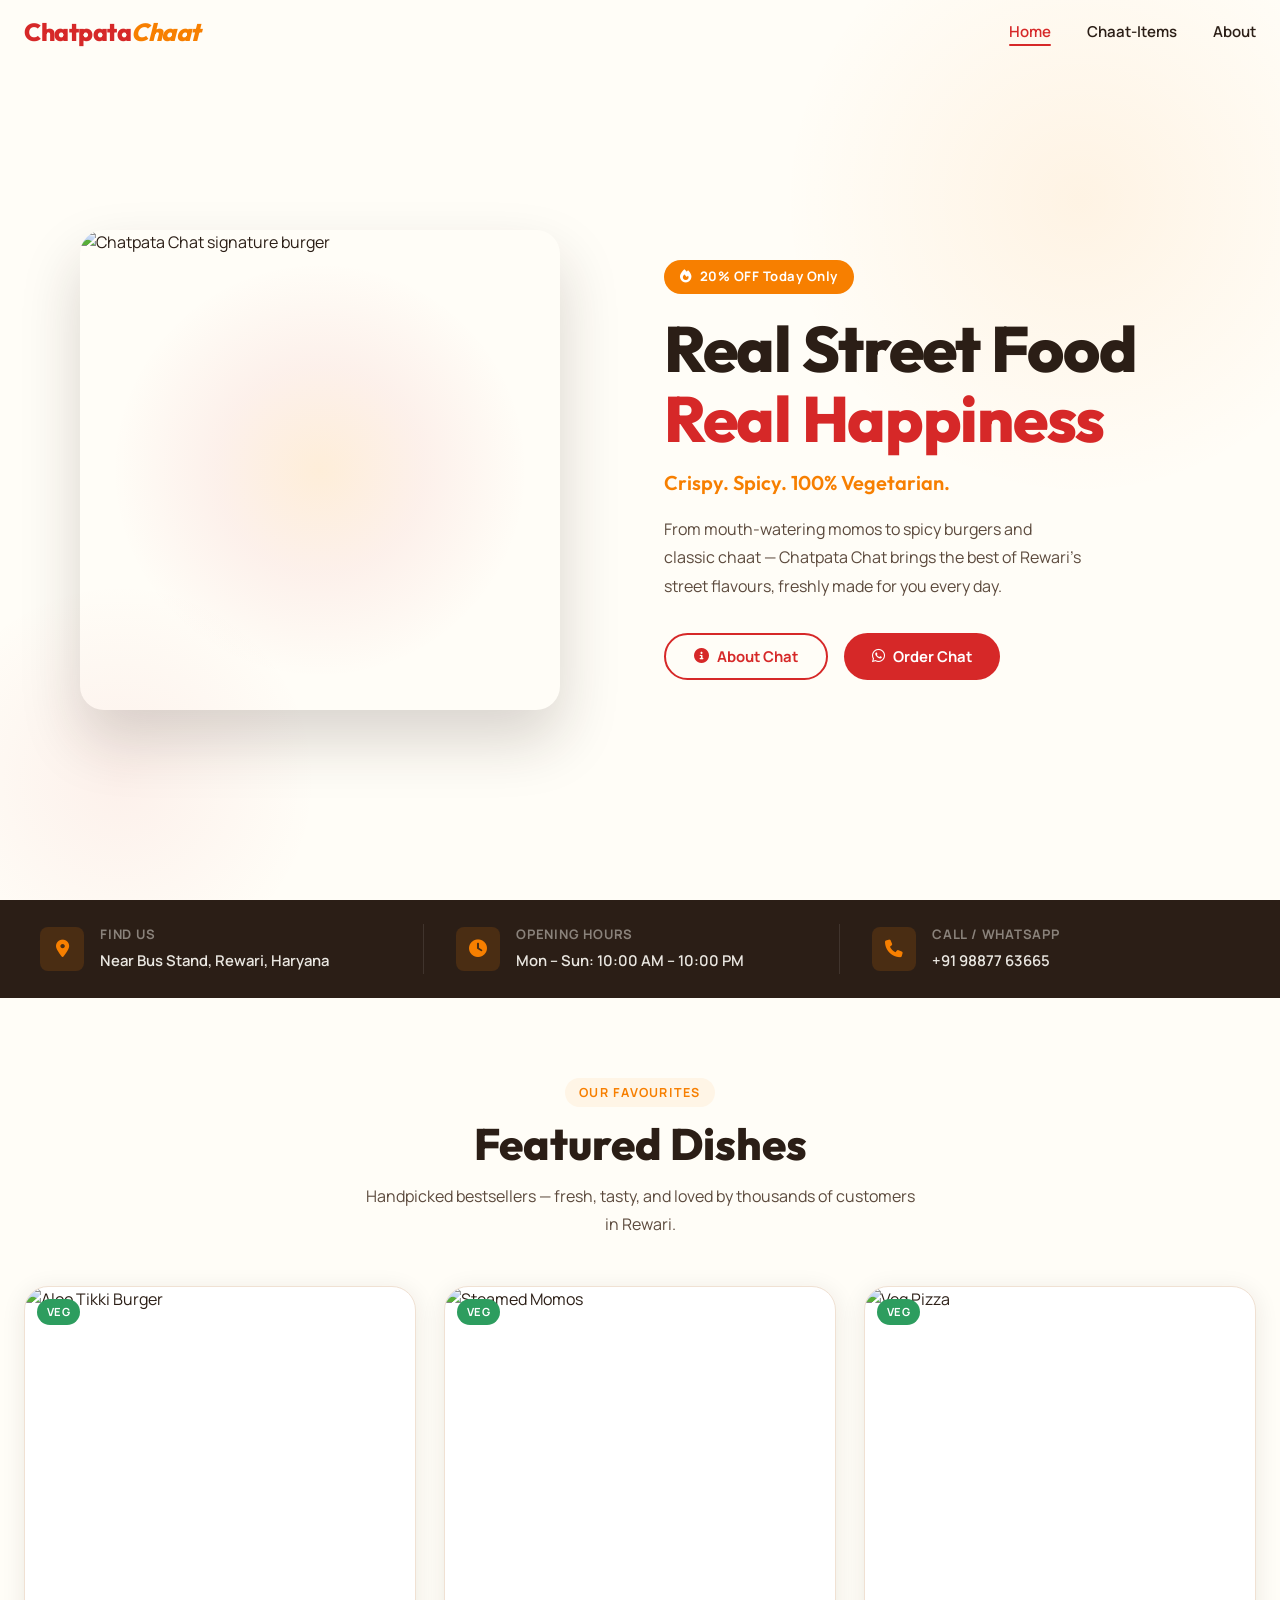
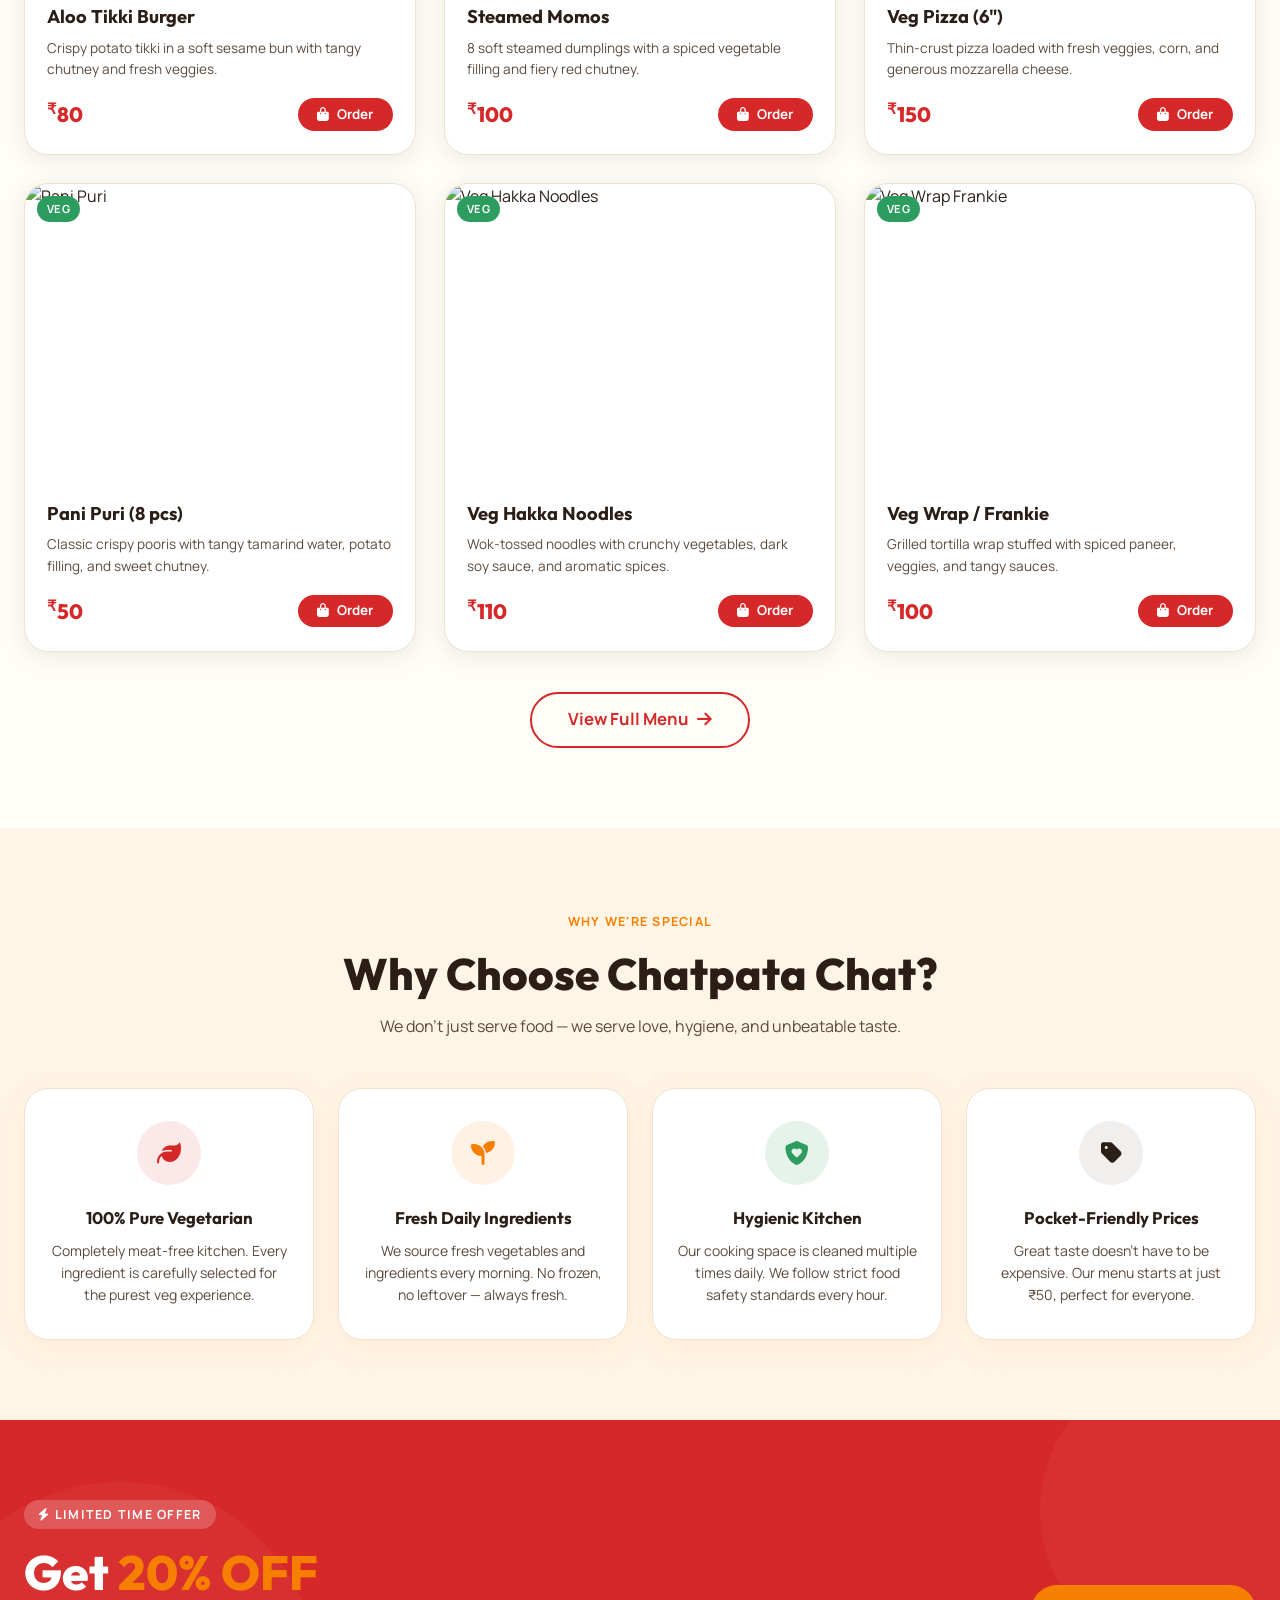
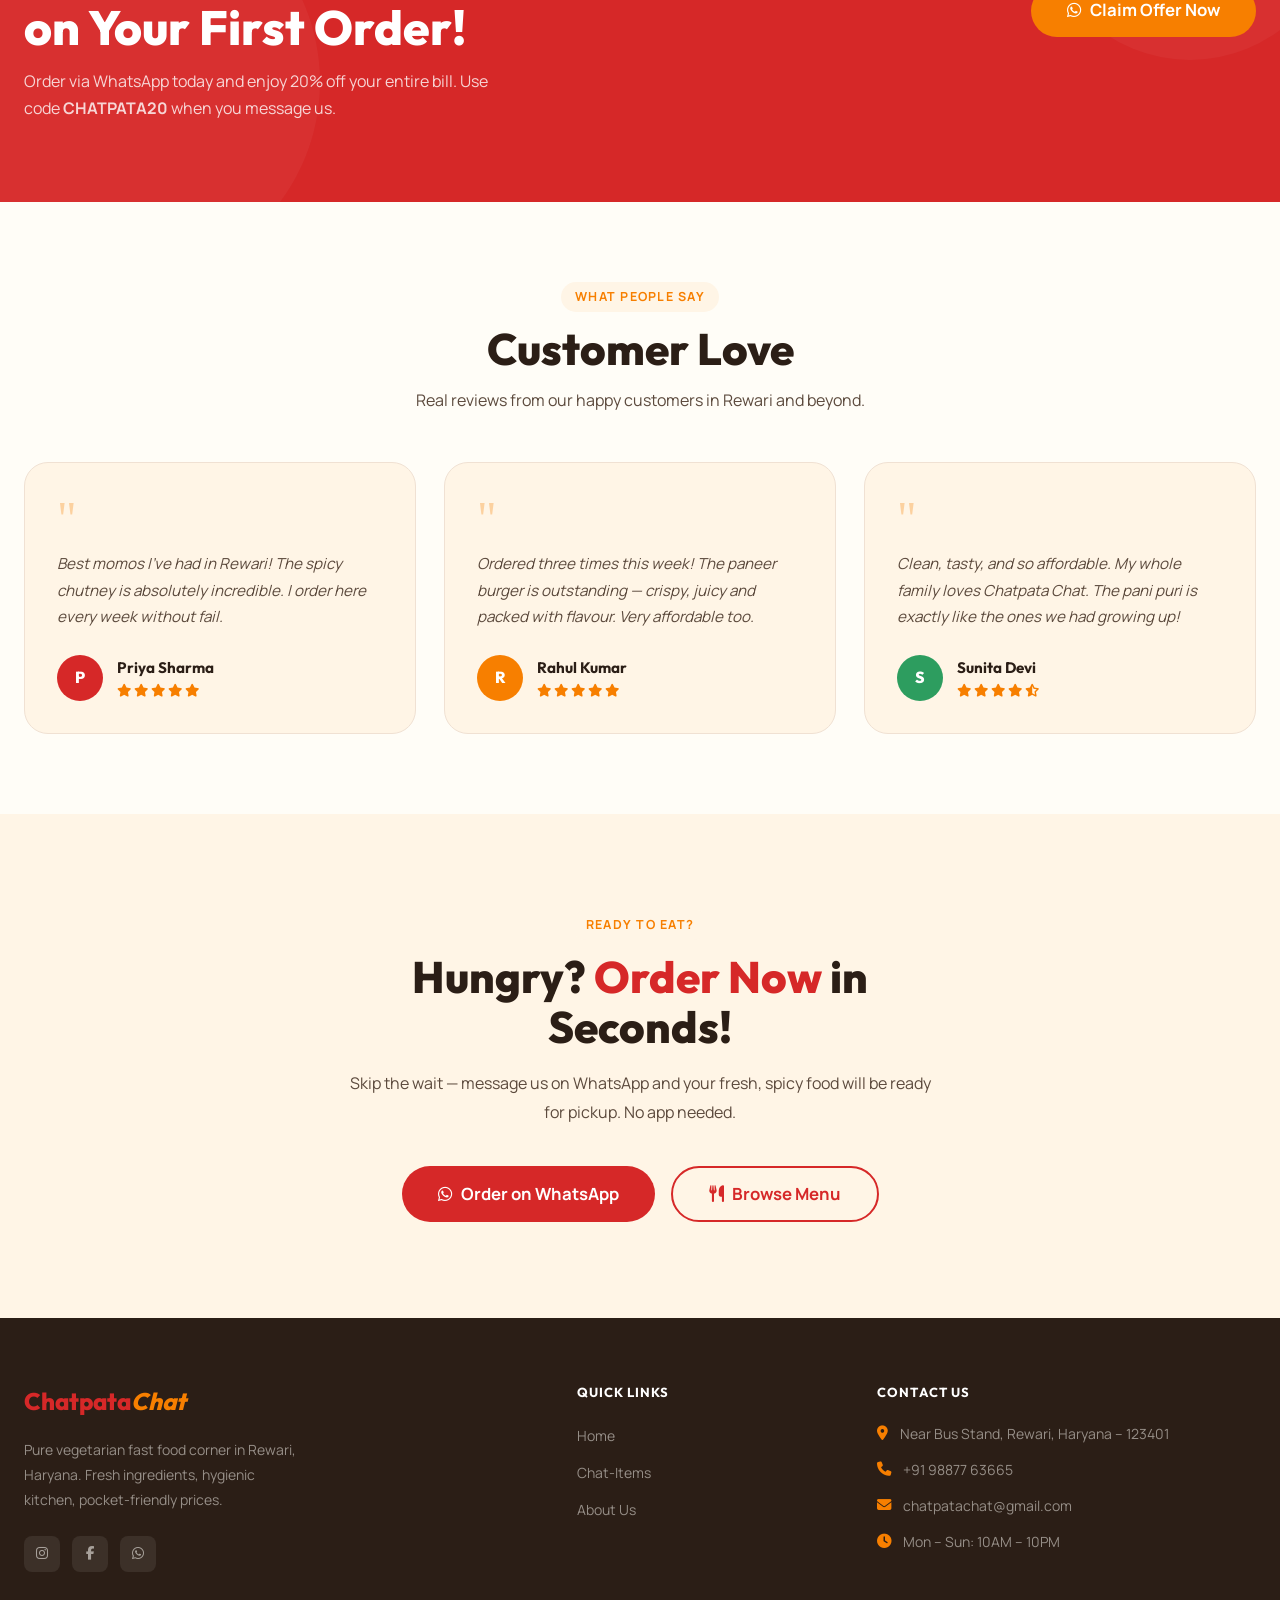
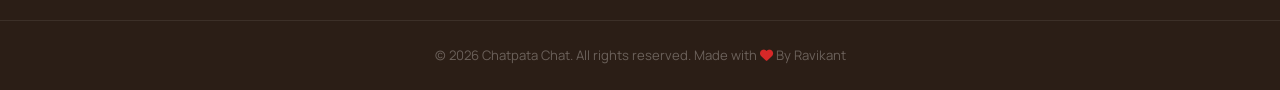
==== commit 78ab409b: "Update index.html" ====
--- a/index.html
+++ b/index.html
@@ -451,7 +451,7 @@
       </div>
     </div>
     <div class="footer-bottom">
-      <p>&copy; 2026 Chatpata Chat. All rights reserved. | Made with <i class="fas fa-heart" style="color:var(--primary)"></i> By Ravikant</p>
+      <p>&copy; 2026 Chatpata Chat. All rights reserved. Made with <i class="fas fa-heart" style="color:var(--primary)"></i> By Ravikant</p>
     </div>
   </footer>
 
